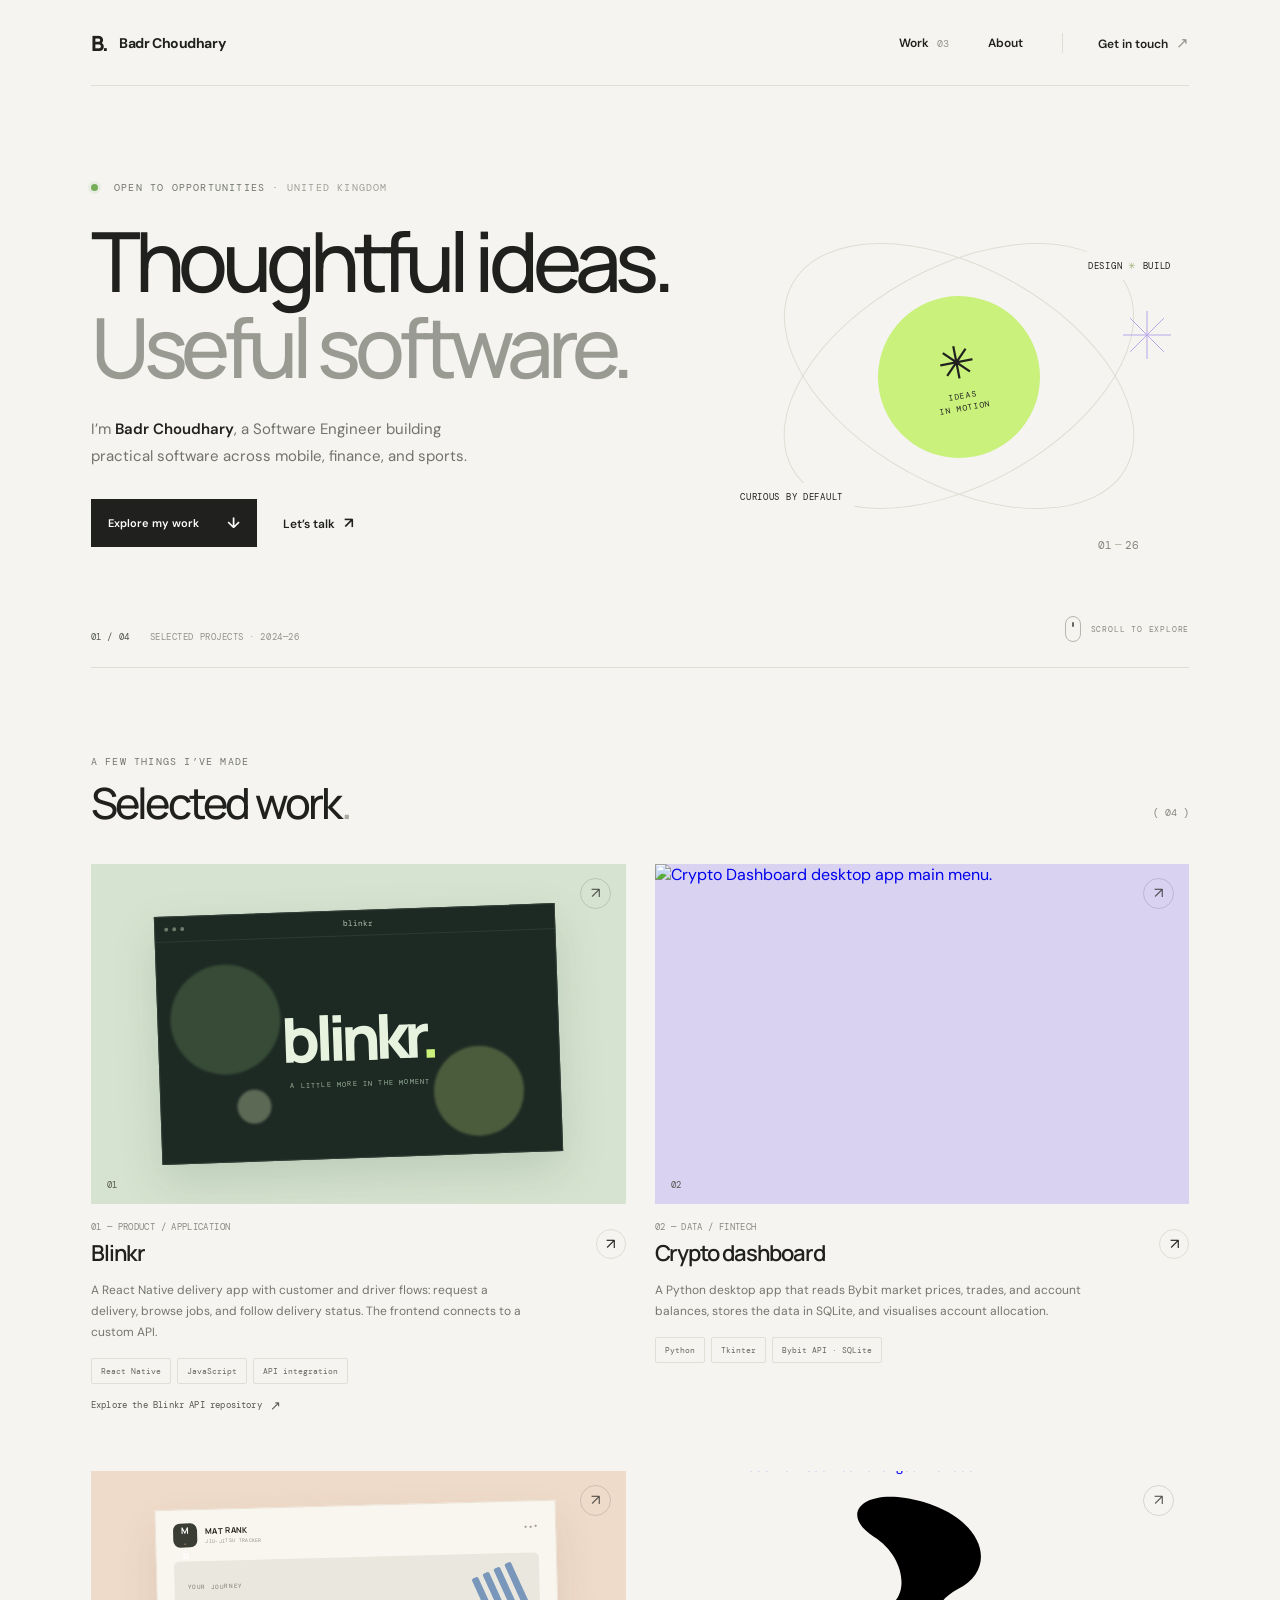
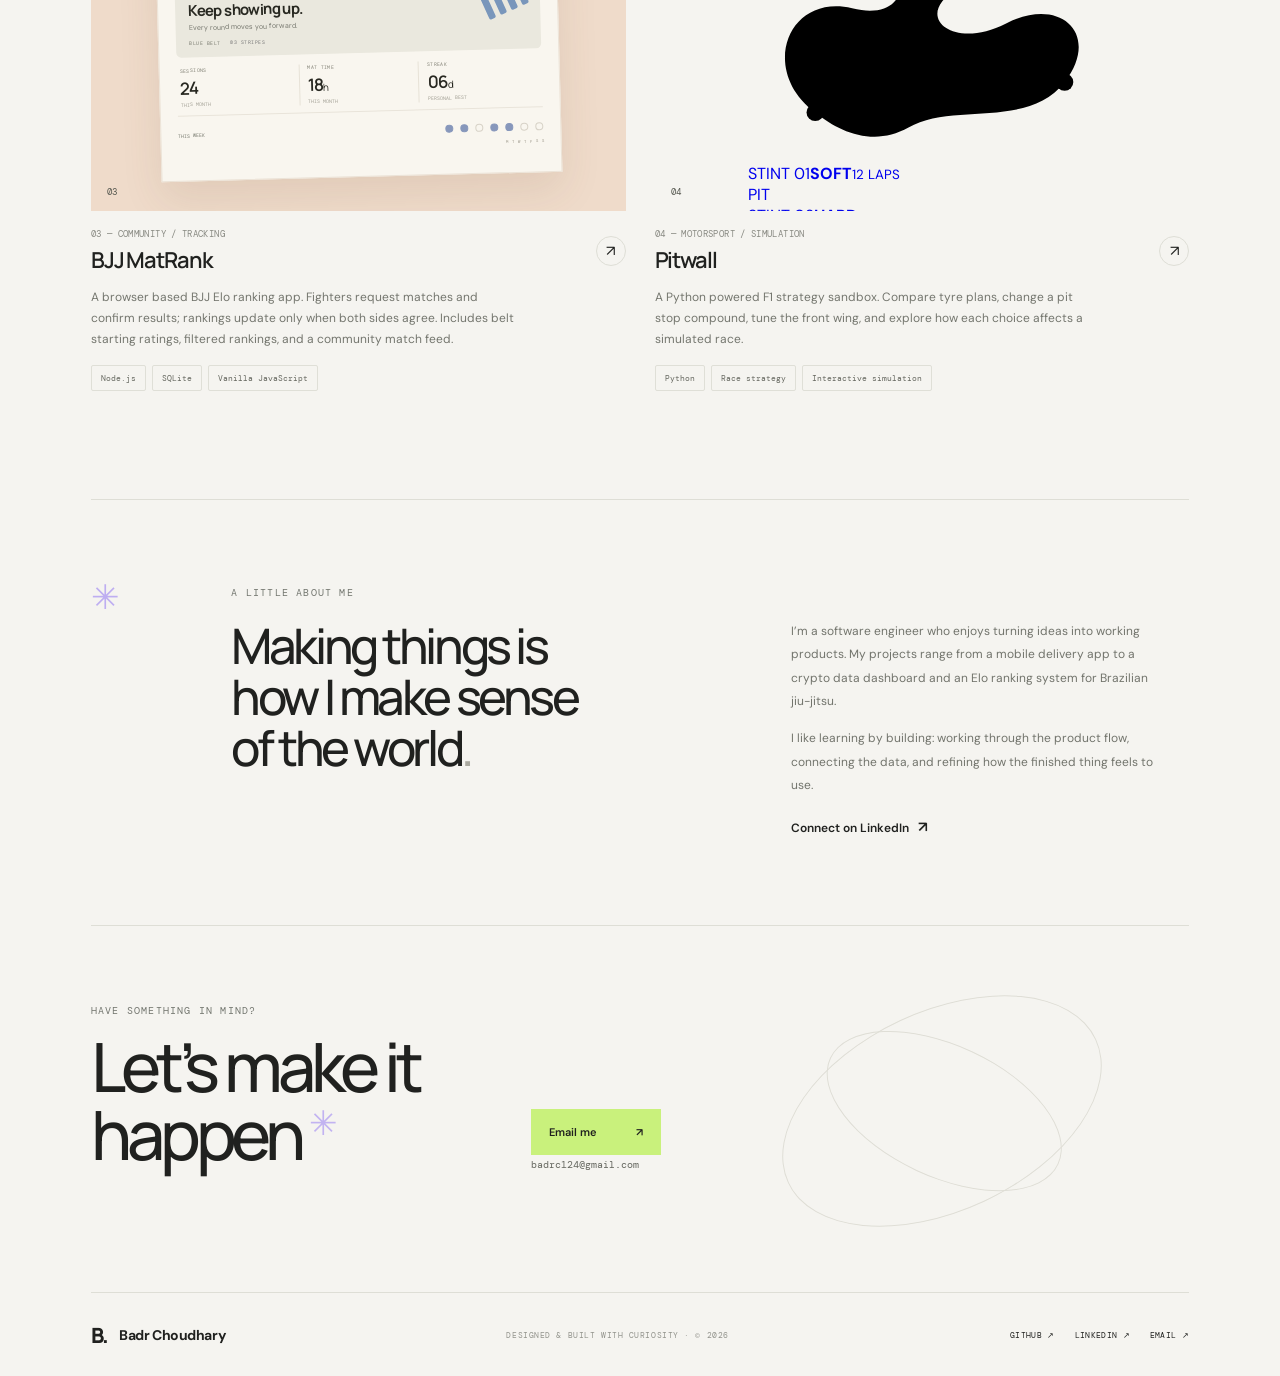
==== docs/index.html @ 2c974306 "Publish the new portfolio from the configured Pages folder" ====
<!doctype html>
<html lang="en">
  <head>
    <meta charset="UTF-8" />
    <meta name="viewport" content="width=device-width, initial-scale=1.0" />
    <meta name="theme-color" content="#f5f4f0" />
    <meta name="description" content="Software engineering portfolio of Badr Choudhary: Blinkr, a crypto dashboard, and BJJ MatRank." />
    <meta property="og:title" content="Badr Choudhary — Software Engineer" />
    <meta property="og:description" content="Selected software projects in mobile, fintech, and Brazilian jiu-jitsu." />
    <meta property="og:type" content="website" />
    <title>Badr Choudhary — Software Engineer</title>
    <link rel="preconnect" href="https://fonts.googleapis.com" />
    <link rel="preconnect" href="https://fonts.gstatic.com" crossorigin />
    <link href="https://fonts.googleapis.com/css2?family=DM+Mono:wght@400;500&family=DM+Sans:wght@400;500;600;700&family=Manrope:wght@400;500;600;700;800&display=swap" rel="stylesheet" />
    <link rel="stylesheet" href="styles.css" />
    <script src="script.js" defer></script>
  </head>
  <body>
    <div class="site-shell">
      <header class="topbar">
        <a class="wordmark" href="#top" aria-label="Badr Choudhary portfolio home"><span class="wordmark-mark">B.</span> <span data-name>Badr Choudhary</span></a>
        <nav class="desktop-nav" aria-label="Main navigation">
          <a href="#work">Work <span>03</span></a>
          <a href="#about">About</a>
          <a class="nav-contact" href="mailto:badrc124@gmail.com">Get in touch <span aria-hidden="true">↗</span></a>
        </nav>
        <button class="menu-toggle" aria-label="Open navigation" aria-expanded="false"><span></span><span></span></button>
      </header>

      <main id="top">
        <section class="hero">
          <div class="hero-copy">
            <p class="eyebrow"><span class="status-dot"></span> OPEN TO OPPORTUNITIES <span class="eyebrow-location">· UNITED KINGDOM</span></p>
            <h1>Thoughtful ideas.<br /><span>Useful software.</span></h1>
            <p class="hero-intro">I’m <strong>Badr Choudhary</strong>, a <span data-role>Software Engineer</span> building practical software across mobile, finance, and sports.</p>
            <div class="hero-actions"><a class="button button-dark" href="#work">Explore my work <span>↓</span></a><a class="text-link" href="mailto:badrc124@gmail.com">Let’s talk <span>↗</span></a></div>
            <div class="hero-footnote"><span class="mono">01 / 04</span><span>SELECTED PROJECTS · 2024—26</span></div>
          </div>
          <div class="hero-art" aria-label="Abstract portfolio illustration">
            <div class="orbit orbit-one"></div><div class="orbit orbit-two"></div>
            <div class="art-core"><span class="core-star">✳</span><span class="core-label">IDEAS<br />IN MOTION</span></div>
            <span class="art-tag tag-top">DESIGN <i>✳</i> BUILD</span><span class="art-tag tag-bottom">CURIOUS BY DEFAULT</span>
            <div class="art-number">01<span>—</span>26</div>
            <svg class="art-spark" viewBox="0 0 80 80" aria-hidden="true"><path d="M40 0v80M0 40h80M12 12l56 56M68 12 12 68" /></svg>
          </div>
          <a class="scroll-cue" href="#work" aria-label="Scroll to selected work"><span></span> SCROLL TO EXPLORE</a>
        </section>

        <section class="work-section" id="work">
          <div class="section-heading"><div><p class="eyebrow">A FEW THINGS I’VE MADE</p><h2>Selected work<span class="heading-period">.</span></h2></div><span class="section-count mono">( 04 )</span></div>
          <div class="project-grid">
            <article class="project-card project-blinkr">
              <a class="project-visual blinkr-visual" data-repo="blinkr" href="#" target="_blank" rel="noreferrer" aria-label="View Blinkr on GitHub">
                <div class="blinkr-window"><div class="window-bar"><i></i><i></i><i></i><span>blinkr</span></div><div class="blinkr-content"><span class="blinkr-orb orb-a"></span><span class="blinkr-orb orb-b"></span><span class="blinkr-orb orb-c"></span><div class="blinkr-word">blinkr<span>.</span></div><span class="visual-caption">A LITTLE MORE IN THE MOMENT</span></div></div>
                <span class="visual-arrow">↗</span><span class="project-index mono">01</span>
              </a>
              <div class="project-meta"><div><p class="project-type">01 — PRODUCT / APPLICATION</p><h3>Blinkr</h3></div><a class="project-open" data-repo="blinkr" href="#" target="_blank" rel="noreferrer" aria-label="Open Blinkr repository">↗</a></div>
              <p class="project-desc">A React Native delivery app with customer and driver flows: request a delivery, browse jobs, and follow delivery status. The frontend connects to a custom API.</p>
              <div class="tag-list"><span>React Native</span><span>JavaScript</span><span>API integration</span></div>
              <a class="project-repo-link" data-repo="blinkr-api" href="#" target="_blank" rel="noreferrer">Explore the Blinkr API repository <span>↗</span></a>
            </article>

            <article class="project-card project-crypto">
              <a class="project-visual crypto-visual" data-repo="crypto-dashboard" href="#" target="_blank" rel="noreferrer" aria-label="Crypto Dashboard desktop app screenshot — open its GitHub repository">
                <img class="project-screenshot" src="https://raw.githubusercontent.com/badrc15/BadrChoudhary.github.io/main/images/CryptoProject.jpg" alt="Crypto Dashboard desktop app main menu." />
                <span class="visual-arrow">↗</span><span class="project-index mono">02</span>
              </a>
              <div class="project-meta"><div><p class="project-type">02 — DATA / FINTECH</p><h3>Crypto dashboard</h3></div><a class="project-open" data-repo="crypto-dashboard" href="#" target="_blank" rel="noreferrer" aria-label="Open crypto dashboard repository">↗</a></div>
              <p class="project-desc">A Python desktop app that reads Bybit market prices, trades, and account balances, stores the data in SQLite, and visualises account allocation.</p>
              <div class="tag-list"><span>Python</span><span>Tkinter</span><span>Bybit API · SQLite</span></div>
            </article>

            <article class="project-card project-matrank">
              <a class="project-visual matrank-visual" data-repo="bjj-matrank" href="#" target="_blank" rel="noreferrer" aria-label="View BJJ MatRank on GitHub">
                <div class="matrank-window"><div class="matrank-top"><div class="rank-logo">M<span>·</span>R</div><span>MAT RANK <small>JIU-JITSU TRACKER</small></span><b>•••</b></div><div class="belt-card"><div><span class="belt-label">YOUR JOURNEY</span><h4>Keep showing up.</h4><p>Every round moves you forward.</p></div><div class="belt-mark"><i></i><i></i><i></i><i></i></div><span class="belt-value">BLUE BELT <b>03 STRIPES</b></span></div><div class="rank-stats"><div><span>SESSIONS</span><b>24</b><small>THIS MONTH</small></div><div><span>MAT TIME</span><b>18<span>h</span></b><small>THIS MONTH</small></div><div><span>STREAK</span><b>06<span>d</span></b><small>PERSONAL BEST</small></div></div><div class="week-row"><span>THIS WEEK</span><i class="active"></i><i class="active"></i><i></i><i class="active"></i><i class="active"></i><i></i><i></i><small>M&nbsp; T&nbsp; W&nbsp; T&nbsp; F&nbsp; S&nbsp; S</small></div></div>
                <span class="visual-arrow">↗</span><span class="project-index mono">03</span>
              </a>
              <div class="project-meta"><div><p class="project-type">03 — COMMUNITY / TRACKING</p><h3>BJJ MatRank</h3></div><a class="project-open" data-repo="bjj-matrank" href="#" target="_blank" rel="noreferrer" aria-label="Open BJJ MatRank repository">↗</a></div>
              <p class="project-desc">A browser based BJJ Elo ranking app. Fighters request matches and confirm results; rankings update only when both sides agree. Includes belt starting ratings, filtered rankings, and a community match feed.</p>
              <div class="tag-list"><span>Node.js</span><span>SQLite</span><span>Vanilla JavaScript</span></div>
            </article>

            <article class="project-card project-pitwall">
              <a class="project-visual pitwall-visual" data-repo="pitwall" href="#" target="_blank" rel="noreferrer" aria-label="View Pitwall F1 strategy simulator on GitHub">
                <div class="pitwall-window"><div class="pitwall-top"><span class="pitwall-brand"><i>▰</i> PITWALL <small>STRATEGY SIMULATOR</small></span><span class="pitwall-live"><i></i> RACE SIM</span></div><div class="pitwall-summary"><div><span>RACE STRATEGY</span><strong>Plan your<br />next stop.</strong><small>Compare tyre strategies and<br />see how each call changes the race.</small></div><div class="pitwall-track"><svg viewBox="0 0 160 130" aria-hidden="true"><path d="M31 109 C5 90 18 54 48 61 C77 68 76 39 58 28 C41 17 54 4 81 12 C108 20 116 42 97 52 C75 64 94 81 119 68 C144 55 163 73 146 95 C129 117 94 104 74 116 C58 125 42 118 31 109Z"/><circle cx="31" cy="109" r="4"/><circle cx="146" cy="95" r="4"/></svg></div></div><div class="pitwall-stints"><div><i class="tyre tyre-soft"></i><span>STINT 01</span><b>SOFT</b><small>12 LAPS</small></div><span class="pit-stop">PIT</span><div><i class="tyre tyre-hard"></i><span>STINT 02</span><b>HARD</b><small>31 LAPS</small></div><span class="pit-stop">PIT</span><div><i class="tyre tyre-medium"></i><span>STINT 03</span><b>MEDIUM</b><small>15 LAPS</small></div></div><div class="pitwall-foot"><span>EST. RACE TIME</span><b>1:34:28.6</b><em>SIMULATED · EXAMPLE</em></div></div>
                <span class="visual-arrow">↗</span><span class="project-index mono">04</span>
              </a>
              <div class="project-meta"><div><p class="project-type">04 — MOTORSPORT / SIMULATION</p><h3>Pitwall</h3></div><a class="project-open" data-repo="pitwall" href="#" target="_blank" rel="noreferrer" aria-label="Open Pitwall repository">↗</a></div>
              <p class="project-desc">A Python powered F1 strategy sandbox. Compare tyre plans, change a pit stop compound, tune the front wing, and explore how each choice affects a simulated race.</p>
              <div class="tag-list"><span>Python</span><span>Race strategy</span><span>Interactive simulation</span></div>
            </article>
          </div>
        </section>

        <section class="about-section" id="about"><div class="about-symbol">✳</div><div class="about-copy"><p class="eyebrow">A LITTLE ABOUT ME</p><h2>Making things is<br />how I make sense<br />of the world<span class="heading-period">.</span></h2></div><div class="about-detail"><p>I’m a software engineer who enjoys turning ideas into working products. My projects range from a mobile delivery app to a crypto data dashboard and an Elo ranking system for Brazilian jiu-jitsu.</p><p>I like learning by building: working through the product flow, connecting the data, and refining how the finished thing feels to use.</p><a class="text-link" data-social="linkedin" href="https://www.linkedin.com/in/badr-choudhary/" target="_blank" rel="noreferrer">Connect on LinkedIn <span>↗</span></a></div></section>

        <section class="contact-section" id="contact"><p class="eyebrow">HAVE SOMETHING IN MIND?</p><h2>Let’s make it<br />happen<span class="contact-spark">✳</span></h2><a class="contact-button" href="mailto:badrc124@gmail.com">Email me <span>↗</span></a><a class="contact-email" href="mailto:badrc124@gmail.com">badrc124@gmail.com</a><div class="contact-orbit"></div></section>
      </main>

      <footer class="footer"><a class="wordmark" href="#top"><span class="wordmark-mark">B.</span> <span data-name>Badr Choudhary</span></a><span class="footer-note">DESIGNED & BUILT WITH CURIOSITY · © <span id="year">2026</span></span><div class="footer-links"><a data-social="github" href="https://github.com/badrc15" target="_blank" rel="noreferrer">GITHUB ↗</a><a data-social="linkedin" href="https://www.linkedin.com/in/badr-choudhary/" target="_blank" rel="noreferrer">LINKEDIN ↗</a><a class="footer-email" href="mailto:badrc124@gmail.com">EMAIL ↗</a></div></footer>
    </div>
  </body>
</html>
---- docs/styles.css ----
:root{--paper:#f5f4f0;--ink:#20211f;--muted:#787a72;--line:#deded6;--lime:#c9f17c;--lilac:#c9bafa;--orange:#e59a71;--mono:"DM Mono",monospace;--sans:"DM Sans",sans-serif;--display:"Manrope",sans-serif}*{box-sizing:border-box}html{scroll-behavior:smooth;scroll-padding-top:5rem}body{margin:0;background:var(--paper);color:var(--ink);font-family:var(--sans);-webkit-font-smoothing:antialiased}.site-shell{max-width:1512px;margin:auto;padding:0 7.1%}.topbar{height:86px;display:flex;align-items:center;justify-content:space-between;border-bottom:1px solid var(--line)}.wordmark{display:inline-flex;align-items:center;gap:10px;color:var(--ink);text-decoration:none;font-weight:700;font-size:14px;letter-spacing:-.03em}.wordmark-mark{font-family:var(--display);font-size:21px;font-weight:800}.desktop-nav{display:flex;align-items:center;gap:39px}.desktop-nav a,.footer-links a{color:var(--ink);text-decoration:none;font-size:12px;font-weight:600}.desktop-nav a span{margin-left:5px;color:#93948e;font:10px var(--mono)}.desktop-nav .nav-contact{border-left:1px solid var(--line);padding-left:35px}.nav-contact span{font-size:15px!important}.menu-toggle{display:none;background:none;border:0}.hero{height:582px;display:grid;grid-template-columns:1.1fr .9fr;position:relative;align-items:center;border-bottom:1px solid var(--line)}.hero-copy{padding:8px 0 33px}.eyebrow{font:10px var(--mono);letter-spacing:.12em;color:#73766f;margin:0 0 24px}.status-dot,.live-label i{display:inline-block;width:7px;height:7px;border-radius:50%;background:#75ad59;margin:0 9px 0 0;box-shadow:0 0 0 3px #75ad5919}.eyebrow-location{color:#a0a097}.hero h1,.section-heading h2,.about-copy h2,.contact-section h2{font:500 clamp(48px,6.5vw,83px)/1.04 var(--display);letter-spacing:-.075em;margin:0}.hero h1 span{color:#999b92}.hero-intro{font-size:15px;line-height:1.85;color:#71736c;max-width:405px;margin:25px 0 28px}.hero-intro strong{color:var(--ink);font-weight:600}.hero-actions{display:flex;align-items:center;gap:26px}.button{display:inline-flex;align-items:center;justify-content:center;gap:28px;padding:14px 17px;font-size:11px;text-decoration:none;font-weight:600}.button-dark{background:var(--ink);color:white}.button-dark span{font-size:15px}.text-link{color:var(--ink);font-size:12px;text-decoration:none;font-weight:600}.text-link span{padding-left:6px;font-size:15px}.hero-footnote{display:flex;gap:20px;position:absolute;bottom:24px;font:9px var(--mono);color:#92938c;letter-spacing:.06em}.mono{font-family:var(--mono)}.hero-footnote .mono{color:#50534c}.hero-art{height:390px;width:min(100%,460px);justify-self:end;position:relative;display:flex;align-items:center;justify-content:center}.orbit{position:absolute;border:1px solid #deddd4;border-radius:50%;transform:rotate(-29deg)}.orbit-one{width:83%;height:56%}.orbit-two{width:83%;height:56%;transform:rotate(29deg)}.art-core{width:162px;height:162px;border-radius:50%;background:var(--lime);display:flex;flex-direction:column;align-items:center;justify-content:center;transform:rotate(-11deg);z-index:1}.core-star{font-size:45px;line-height:1}.core-label{font:8px var(--mono);text-align:center;letter-spacing:.09em;line-height:1.5;margin-top:5px}.art-tag{position:absolute;font:9px var(--mono);letter-spacing:.08em;background:var(--paper);z-index:2}.tag-top{top:70px;right:7px;padding:8px 11px}.tag-top i{font-style:normal;color:#9bac72}.tag-bottom{bottom:61px;left:0;padding:8px 11px}.art-number{position:absolute;right:11%;bottom:20px;font:11px var(--mono);color:#85877f}.art-number span{color:#b6b6ab;padding:0 3px}.art-spark{position:absolute;width:48px;right:4%;top:129px;stroke:#b4a4e8;stroke-width:1.6;fill:none}.scroll-cue{position:absolute;right:0;bottom:25px;font:8px var(--mono);letter-spacing:.1em;color:#888a82;text-decoration:none;display:flex;align-items:center;gap:10px}.scroll-cue span{height:26px;width:16px;border:1px solid #b6b7ae;border-radius:10px;display:inline-block;position:relative}.scroll-cue span:after{content:"";position:absolute;width:2px;height:5px;background:#666;left:6px;top:5px;border-radius:2px}.work-section{padding:87px 0 108px}.section-heading{display:flex;align-items:end;justify-content:space-between;margin-bottom:38px}.section-heading .eyebrow{margin-bottom:13px}.section-heading h2{font-size:43px;letter-spacing:-.065em}.heading-period{color:#aaa9a0}.section-count{font-size:10px;color:#85877f;padding-bottom:7px}.project-grid{display:grid;grid-template-columns:repeat(2,minmax(0,1fr));column-gap:29px;row-gap:57px}.project-card{min-width:0}.project-visual{height:314px;display:flex;align-items:center;justify-content:center;position:relative;overflow:hidden;text-decoration:none}.blinkr-visual{background:#d6e3d0}.crypto-visual{background:#d9d2f0}.matrank-visual{background:#efdbca}.visual-arrow{position:absolute;right:15px;top:14px;width:31px;height:31px;border:1px solid #2223;border-radius:50%;color:var(--ink);display:grid;place-items:center;font-size:15px;opacity:.75;transition:all .2s}.project-visual:hover .visual-arrow{background:var(--ink);color:#fff;transform:rotate(45deg)}.project-index{position:absolute;bottom:13px;left:16px;font-size:9px;color:#565850}.blinkr-window{width:75%;height:73%;background:#1d2923;border:1px solid #324038;box-shadow:0 18px 45px #3b554329;transform:rotate(-2deg);position:relative;overflow:hidden}.window-bar{height:25px;display:flex;gap:4px;align-items:center;padding:0 9px;border-bottom:1px solid #ffffff13}.window-bar i{width:4px;height:4px;border-radius:50%;background:#697a6c}.window-bar span{font:8px var(--mono);color:#b2c2b2;margin-left:auto;margin-right:auto;transform:translateX(-9px)}.blinkr-content{height:calc(100% - 25px);display:flex;flex-direction:column;align-items:center;justify-content:center;position:relative}.blinkr-word{font:800 clamp(33px,5vw,62px)/1 var(--display);color:#e7f3df;letter-spacing:-.08em;z-index:1}.blinkr-word span{color:#caf17c}.visual-caption{font:7px var(--mono);letter-spacing:.17em;color:#9db49c;margin-top:11px;z-index:1}.blinkr-orb{position:absolute;border-radius:50%;filter:blur(1px)}.orb-a{width:110px;height:110px;background:#56744f75;left:3%;top:11%}.orb-b{width:90px;height:90px;background:#b8d4794c;right:9%;bottom:8%}.orb-c{width:34px;height:34px;background:#cadbaf5c;left:19%;bottom:17%}.crypto-window{background:#191b29;color:#eeeef4;width:79%;height:82%;padding:17px 21px 12px;box-shadow:0 18px 45px #322d4938;transform:rotate(1deg);overflow:hidden}.crypto-top{display:flex;justify-content:space-between;align-items:center}.crypto-brand{font:600 10px var(--display)}.crypto-brand b{color:#cbbafc;font-size:12px;margin-right:5px}.crypto-brand span{color:#aaaabb}.live-label{font:6px var(--mono);letter-spacing:.09em;color:#aaabb8}.live-label i{width:5px;height:5px;margin-right:5px;background:#a6ed77;box-shadow:none}.crypto-total{margin-top:18px;display:flex;flex-direction:column;align-items:flex-start}.crypto-total>span,.chart-labels,.crypto-coins div>small{font:6px var(--mono);color:#888a9d;letter-spacing:.1em}.crypto-total strong{font:500 25px var(--display);letter-spacing:-.04em;margin-top:3px}.crypto-total strong b{font-weight:500}.crypto-total strong small{font-size:13px;color:#a2a3b0}.crypto-total em{font:7px var(--mono);font-style:normal;color:#a8ea7a;margin-top:2px}.crypto-total em span{color:#8c8e9f}.chart-wrap{height:104px;position:relative;margin-top:7px;border-bottom:1px solid #ffffff12}.chart-labels{position:absolute;left:0;top:1px;bottom:8px;display:flex;flex-direction:column;justify-content:space-between;font-size:6px}.line-chart{position:absolute;width:calc(100% - 28px);height:90px;right:0;bottom:6px;overflow:visible}.chart-area{fill:url(#area)}.chart-line{fill:none;stroke:#b9ee86;stroke-width:2;vector-effect:non-scaling-stroke}.crypto-coins{padding-top:7px}.crypto-coins div{display:grid;grid-template-columns:18px 1fr auto;align-items:center;min-height:23px;border-bottom:1px solid #fff1;column-gap:6px}.crypto-coins b{font-size:7px;font-weight:500}.crypto-coins div>small{grid-column:2;grid-row:2;font-size:5px;margin-top:-7px}.coin-icon{grid-row:span 2;font-size:11px;text-align:center}.coin-btc{color:#f0b849}.coin-eth{color:#a7a9ff}.crypto-coins em{grid-column:3;grid-row:span 2;font:7px var(--mono);font-style:normal}.crypto-coins em i{color:#a8ea7a;font-style:normal;font-size:6px;padding-left:5px}.matrank-window{width:75%;height:80%;background:#f9f6ef;border:1px solid #ece3d7;box-shadow:0 18px 42px #6e45301c;padding:13px 17px;transform:rotate(-1.5deg);color:#282821}.matrank-top{display:flex;align-items:center;gap:8px}.rank-logo{width:24px;height:24px;border-radius:7px;background:#393d33;color:white;display:grid;place-items:center;font:700 9px var(--display)}.rank-logo span{color:#d9a47d}.matrank-top>span{font:700 8px var(--display);letter-spacing:.04em}.matrank-top>span small{display:block;font:5px var(--mono);color:#939083;margin-top:2px}.matrank-top>b{margin-left:auto;font:9px var(--mono);color:#a29c91}.belt-card{margin-top:14px;background:#eae8de;border-radius:5px;padding:12px 13px 10px;position:relative;min-height:92px;overflow:hidden}.belt-label,.belt-value{font:6px var(--mono);color:#77796e;letter-spacing:.1em}.belt-card h4{margin:6px 0 2px;font:700 15px var(--display);letter-spacing:-.04em}.belt-card p{margin:0;color:#77786f;font-size:7px}.belt-mark{position:absolute;right:18px;top:15px;display:flex;gap:5px;transform:rotate(-23deg)}.belt-mark i{height:45px;width:7px;border-radius:2px;background:#7996bb}.belt-value{display:block;margin-top:8px;font-size:5px}.belt-value b{padding-left:6px;font-weight:400;color:#777}.rank-stats{display:grid;grid-template-columns:repeat(3,1fr);padding:10px 3px 7px}.rank-stats div{display:flex;flex-direction:column;border-right:1px solid #e7e2d7;padding-left:8px;gap:2px}.rank-stats div:first-child{padding-left:0}.rank-stats div:last-child{border:0}.rank-stats span{font:5px var(--mono);letter-spacing:.07em;color:#828175}.rank-stats b{font:600 17px var(--display);letter-spacing:-.06em}.rank-stats b span{font:10px var(--display);color:inherit}.rank-stats small{font:5px var(--mono);color:#a3a095}.week-row{height:36px;border-top:1px solid #e9e4da;display:flex;align-items:center;gap:7px;position:relative;padding-top:3px}.week-row>span{font:5px var(--mono);margin-right:auto;color:#77796e}.week-row>i{height:8px;width:8px;border:1px solid #d7d2c7;border-radius:50%}.week-row>i.active{background:#8797bb;border-color:#8797bb}.week-row small{position:absolute;right:0;bottom:-1px;font:4px var(--mono);color:#9b978a}.project-meta{display:flex;align-items:center;justify-content:space-between;margin-top:17px}.project-type{font:9px var(--mono);color:#898a83;letter-spacing:.04em;margin:0 0 5px}.project-meta h3{font:600 22px var(--display);letter-spacing:-.05em;margin:0}.project-open{width:30px;height:30px;border:1px solid var(--line);border-radius:50%;display:grid;place-items:center;text-decoration:none;color:var(--ink);font-size:15px;transition:all .2s}.project-open:hover{background:var(--ink);color:white}.project-desc{font-size:12px;color:#74766e;line-height:1.75;max-width:430px;margin:12px 0 15px}.tag-list{display:flex;flex-wrap:wrap;gap:6px}.tag-list span{font:8px var(--mono);padding:7px 9px;border:1px solid #dfdfd7;border-radius:2px;color:#65675f}.about-section{border-top:1px solid var(--line);border-bottom:1px solid var(--line);padding:81px 0 88px;display:grid;grid-template-columns:.25fr 1.2fr .9fr;gap:30px;align-items:start}.about-symbol{font-size:34px;color:#beaef1;line-height:1}.about-copy .eyebrow{margin:5px 0 22px}.about-copy h2{font-size:clamp(33px,4vw,49px);letter-spacing:-.07em}.about-detail{padding-top:39px;max-width:370px}.about-detail p{font-size:12px;line-height:1.95;color:#72746c;margin:0 0 14px}.about-detail .text-link{display:inline-block;margin-top:6px}.contact-section{min-height:367px;position:relative;overflow:hidden;padding:78px 0 76px;border-bottom:1px solid var(--line)}.contact-section>.eyebrow{margin-bottom:16px}.contact-section h2{font-size:68px;line-height:.99}.contact-spark{font:34px var(--sans);color:#c2b3f1;margin-left:8px;vertical-align:top}.contact-button{position:absolute;left:440px;top:183px;background:var(--lime);padding:16px 18px;min-width:130px;text-decoration:none;color:var(--ink);font-size:11px;font-weight:600;display:flex;justify-content:space-between;align-items:center;z-index:1}.contact-orbit{position:absolute;width:340px;height:200px;border:1px solid #dfded6;border-radius:50%;right:7%;top:85px;transform:rotate(-25deg)}.contact-orbit:after{content:"";position:absolute;width:250px;height:130px;border:1px solid #dfded6;border-radius:50%;left:45px;top:34px;transform:rotate(50deg)}.footer{height:83px;display:flex;align-items:center;justify-content:space-between}.footer-note{font:8px var(--mono);color:#92938c;letter-spacing:.07em}.footer-links{display:flex;gap:20px}.footer-links a{font:8px var(--mono);letter-spacing:.04em}.menu-toggle{cursor:pointer}@media(min-width:1200px){.project-visual{height:340px}}@media(max-width:900px){.site-shell{padding:0 5.5%}.hero{height:520px}.hero h1{font-size:clamp(50px,7vw,67px)}.hero-art{height:320px}.art-core{width:135px;height:135px}.project-visual{height:275px}.crypto-window{width:84%;padding-left:15px;padding-right:15px}.contact-button{left:370px}.contact-orbit{right:-10%}}@media(max-width:680px){.site-shell{padding:0 22px}.topbar{height:69px}.desktop-nav{display:none;position:absolute;top:68px;left:0;right:0;background:var(--paper);padding:20px 22px 25px;z-index:5;border-bottom:1px solid var(--line);flex-direction:column;align-items:flex-start;gap:20px}.desktop-nav.open{display:flex}.desktop-nav .nav-contact{border:0;padding:0}.menu-toggle{display:flex;width:34px;height:34px;flex-direction:column;justify-content:center;gap:5px}.menu-toggle span{height:1px;width:19px;background:var(--ink)}.hero{height:auto;min-height:670px;display:flex;flex-direction:column;align-items:stretch;padding:60px 0 70px}.hero-copy{padding:0}.eyebrow{font-size:9px}.hero h1{font-size:clamp(47px,12.5vw,68px)}.hero-intro{font-size:14px;margin:21px 0 23px;max-width:360px}.hero-art{width:100%;height:265px;max-width:380px;align-self:center;margin-top:15px}.art-core{width:120px;height:120px}.core-star{font-size:35px}.orbit-one,.orbit-two{width:86%;height:60%}.tag-top{top:28px}.tag-bottom{bottom:24px}.art-spark{top:57px}.art-number{bottom:1px}.hero-footnote{bottom:19px;font-size:8px}.scroll-cue{display:none}.work-section{padding:64px 0 74px}.section-heading{margin-bottom:26px}.section-heading h2{font-size:36px}.project-grid{grid-template-columns:1fr;row-gap:45px}.project-visual{height:clamp(245px,68vw,345px)}.blinkr-window{width:77%}.crypto-window{width:80%;height:84%;padding:17px 19px 11px}.matrank-window{width:77%;height:82%}.project-meta h3{font-size:21px}.project-desc{max-width:none}.about-section{padding:60px 0 62px;grid-template-columns:35px 1fr;gap:11px 17px}.about-symbol{font-size:25px}.about-copy .eyebrow{margin:3px 0 17px}.about-copy h2{font-size:clamp(35px,9vw,47px)}.about-detail{grid-column:2;padding-top:10px;max-width:450px}.about-detail p{font-size:12px}.contact-section{min-height:320px;padding:64px 0}.contact-section h2{font-size:clamp(56px,14vw,72px)}.contact-button{top:auto;left:0;bottom:45px}.contact-orbit{width:240px;height:150px;top:119px;right:-126px}.contact-orbit:after{width:175px;height:96px;left:33px;top:26px}.footer{height:auto;min-height:100px;display:grid;grid-template-columns:1fr auto;gap:15px;padding:18px 0}.footer-note{grid-column:1;grid-row:2;font-size:7px}.footer-links{grid-column:2;grid-row:1/3;flex-direction:column;gap:10px}.footer-links a{font-size:8px}}@media(max-width:360px){.site-shell{padding:0 17px}.hero h1{font-size:45px}.hero{min-height:635px}.hero-actions{gap:16px}.button{gap:15px;padding:13px}.project-visual{height:235px}.crypto-window{width:88%;padding-left:12px;padding-right:12px}.matrank-window{width:84%;padding-left:13px;padding-right:13px}}
.project-repo-link{display:inline-flex;gap:8px;align-items:center;margin-top:13px;color:#55574f;text-decoration:none;font:9px var(--mono);letter-spacing:.02em}.project-repo-link span{font-size:13px}.project-repo-link:hover{color:#20211f;text-decoration:underline;text-underline-offset:3px}
.contact-email{position:absolute;left:440px;top:232px;z-index:1;color:#65675f;text-decoration:none;font:10px var(--mono)}.contact-email:hover{text-decoration:underline;text-underline-offset:3px}@media(max-width:680px){.contact-email{left:0;top:auto;bottom:19px;font-size:9px}}
.project-screenshot{position:absolute;inset:0;width:100%;height:100%;object-fit:cover;transition:transform .45s cubic-bezier(.2,.7,.2,1)}.crypto-visual:hover .project-screenshot{transform:scale(1.035)}.footer-email{color:#20211f;text-decoration:none;font:8px var(--mono);letter-spacing:.04em}@media(max-width:680px){.footer-email{font-size:8px}}
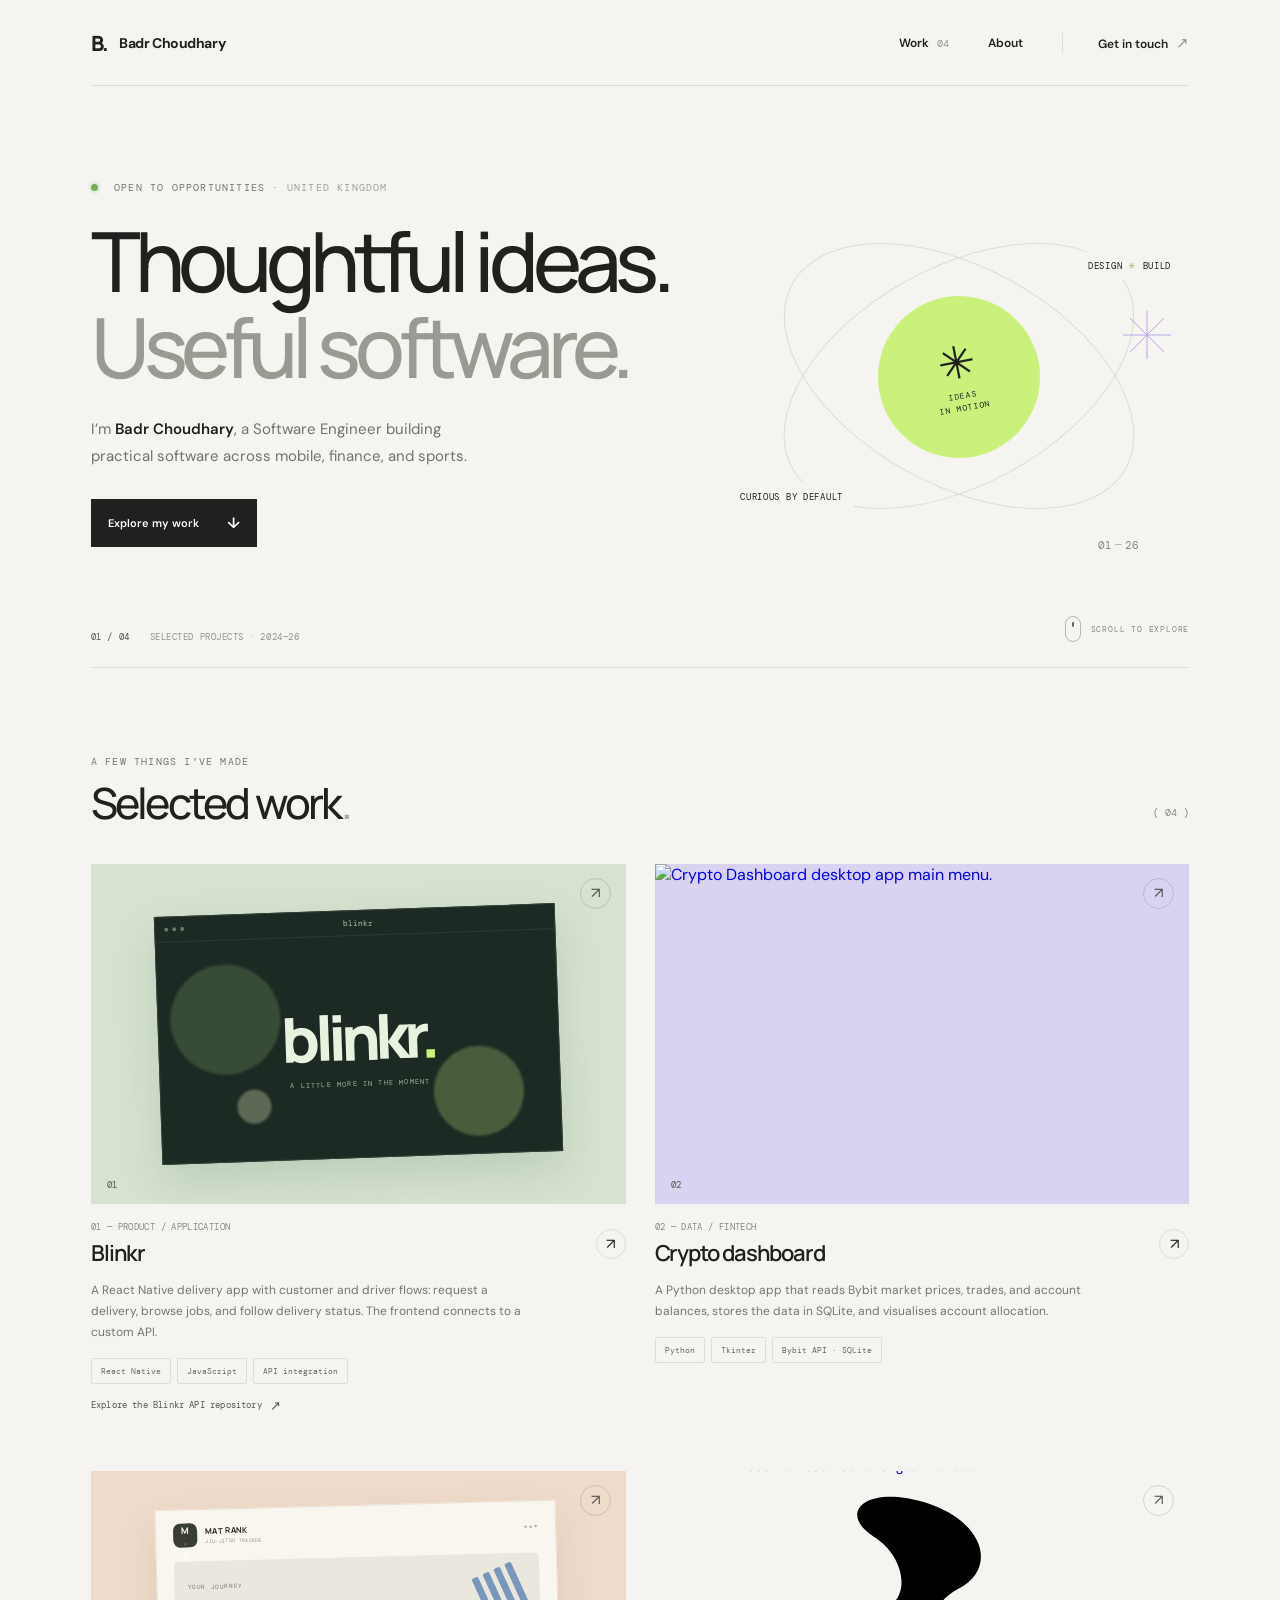
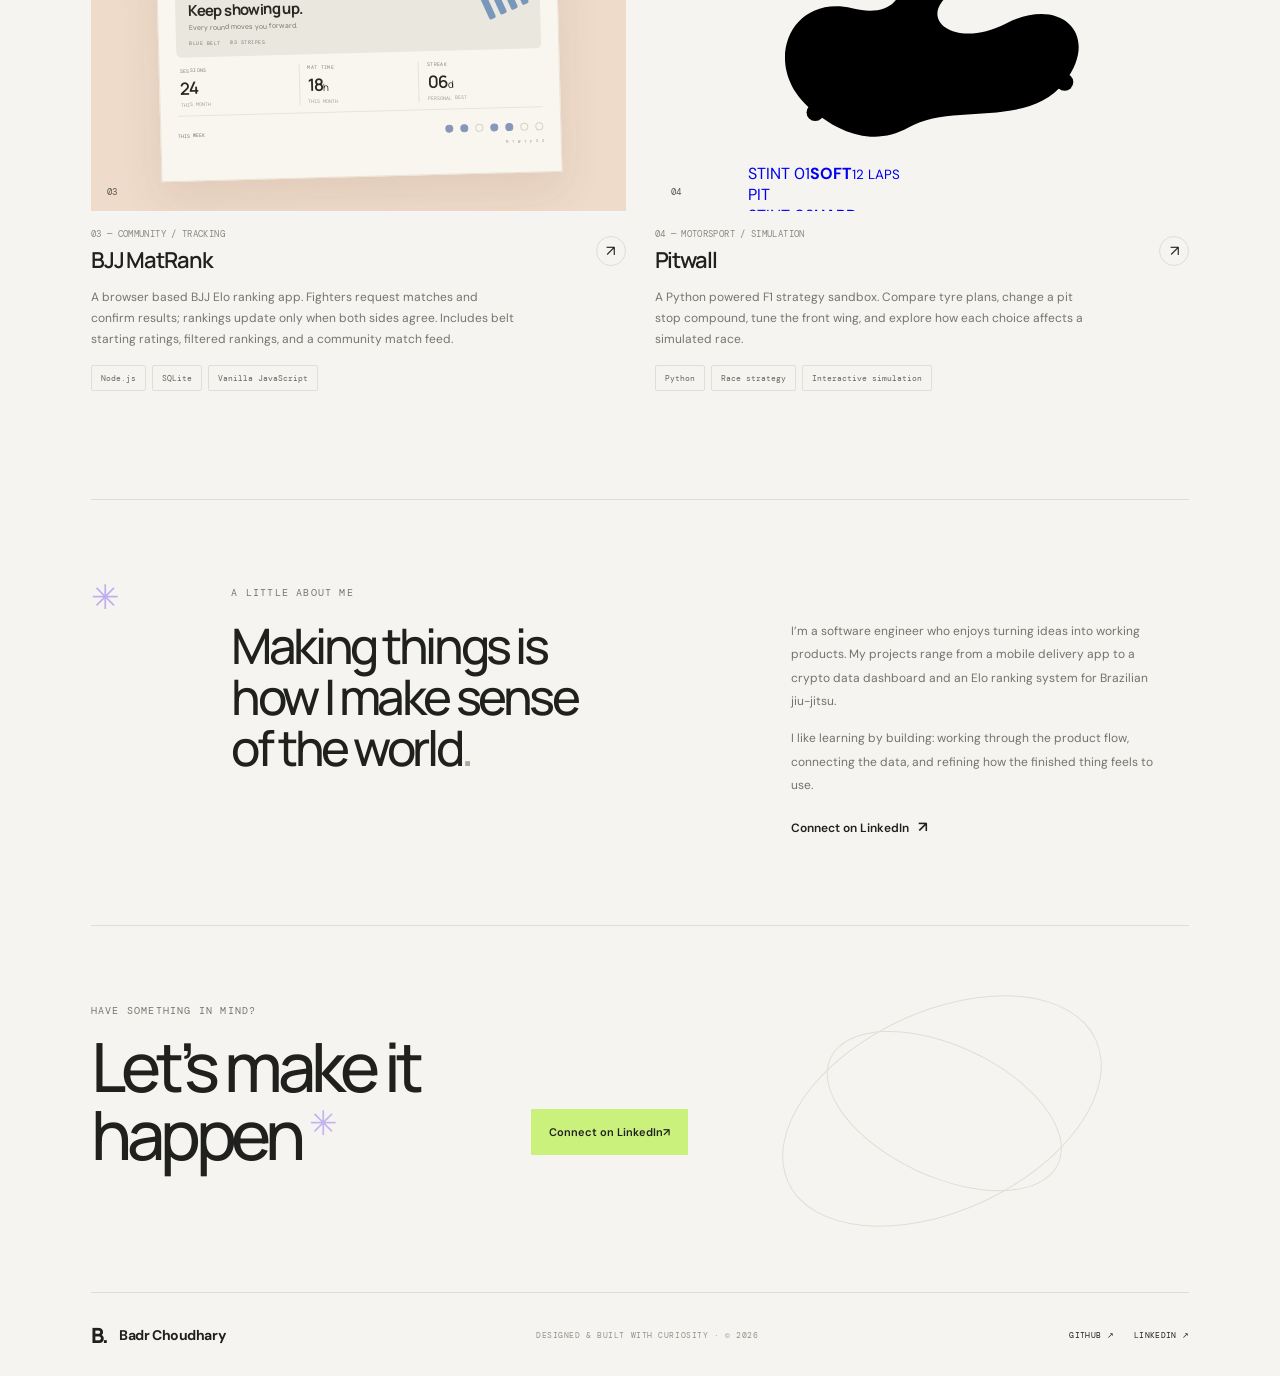
==== commit 752d5fea: "Update portfolio contact links" ====
--- a/docs/index.html
+++ b/docs/index.html
@@ -20,9 +20,9 @@
       <header class="topbar">
         <a class="wordmark" href="#top" aria-label="Badr Choudhary portfolio home"><span class="wordmark-mark">B.</span> <span data-name>Badr Choudhary</span></a>
         <nav class="desktop-nav" aria-label="Main navigation">
-          <a href="#work">Work <span>03</span></a>
+          <a href="#work">Work <span>04</span></a>
           <a href="#about">About</a>
-          <a class="nav-contact" href="mailto:badrc124@gmail.com">Get in touch <span aria-hidden="true">↗</span></a>
+          <a class="nav-contact" href="https://www.linkedin.com/in/badr-choudhary/" target="_blank" rel="noreferrer">Get in touch <span aria-hidden="true">↗</span></a>
         </nav>
         <button class="menu-toggle" aria-label="Open navigation" aria-expanded="false"><span></span><span></span></button>
       </header>
@@ -33,7 +33,7 @@
             <p class="eyebrow"><span class="status-dot"></span> OPEN TO OPPORTUNITIES <span class="eyebrow-location">· UNITED KINGDOM</span></p>
             <h1>Thoughtful ideas.<br /><span>Useful software.</span></h1>
             <p class="hero-intro">I’m <strong>Badr Choudhary</strong>, a <span data-role>Software Engineer</span> building practical software across mobile, finance, and sports.</p>
-            <div class="hero-actions"><a class="button button-dark" href="#work">Explore my work <span>↓</span></a><a class="text-link" href="mailto:badrc124@gmail.com">Let’s talk <span>↗</span></a></div>
+            <div class="hero-actions"><a class="button button-dark" href="#work">Explore my work <span>↓</span></a></div>
             <div class="hero-footnote"><span class="mono">01 / 04</span><span>SELECTED PROJECTS · 2024—26</span></div>
           </div>
           <div class="hero-art" aria-label="Abstract portfolio illustration">
@@ -94,10 +94,10 @@
 
         <section class="about-section" id="about"><div class="about-symbol">✳</div><div class="about-copy"><p class="eyebrow">A LITTLE ABOUT ME</p><h2>Making things is<br />how I make sense<br />of the world<span class="heading-period">.</span></h2></div><div class="about-detail"><p>I’m a software engineer who enjoys turning ideas into working products. My projects range from a mobile delivery app to a crypto data dashboard and an Elo ranking system for Brazilian jiu-jitsu.</p><p>I like learning by building: working through the product flow, connecting the data, and refining how the finished thing feels to use.</p><a class="text-link" data-social="linkedin" href="https://www.linkedin.com/in/badr-choudhary/" target="_blank" rel="noreferrer">Connect on LinkedIn <span>↗</span></a></div></section>
 
-        <section class="contact-section" id="contact"><p class="eyebrow">HAVE SOMETHING IN MIND?</p><h2>Let’s make it<br />happen<span class="contact-spark">✳</span></h2><a class="contact-button" href="mailto:badrc124@gmail.com">Email me <span>↗</span></a><a class="contact-email" href="mailto:badrc124@gmail.com">badrc124@gmail.com</a><div class="contact-orbit"></div></section>
+        <section class="contact-section" id="contact"><p class="eyebrow">HAVE SOMETHING IN MIND?</p><h2>Let’s make it<br />happen<span class="contact-spark">✳</span></h2><a class="contact-button" href="https://www.linkedin.com/in/badr-choudhary/" target="_blank" rel="noreferrer">Connect on LinkedIn <span>↗</span></a><div class="contact-orbit"></div></section>
       </main>
 
-      <footer class="footer"><a class="wordmark" href="#top"><span class="wordmark-mark">B.</span> <span data-name>Badr Choudhary</span></a><span class="footer-note">DESIGNED & BUILT WITH CURIOSITY · © <span id="year">2026</span></span><div class="footer-links"><a data-social="github" href="https://github.com/badrc15" target="_blank" rel="noreferrer">GITHUB ↗</a><a data-social="linkedin" href="https://www.linkedin.com/in/badr-choudhary/" target="_blank" rel="noreferrer">LINKEDIN ↗</a><a class="footer-email" href="mailto:badrc124@gmail.com">EMAIL ↗</a></div></footer>
+      <footer class="footer"><a class="wordmark" href="#top"><span class="wordmark-mark">B.</span> <span data-name>Badr Choudhary</span></a><span class="footer-note">DESIGNED & BUILT WITH CURIOSITY · © <span id="year">2026</span></span><div class="footer-links"><a data-social="github" href="https://github.com/badrc15" target="_blank" rel="noreferrer">GITHUB ↗</a><a data-social="linkedin" href="https://www.linkedin.com/in/badr-choudhary/" target="_blank" rel="noreferrer">LINKEDIN ↗</a></div></footer>
     </div>
   </body>
 </html>
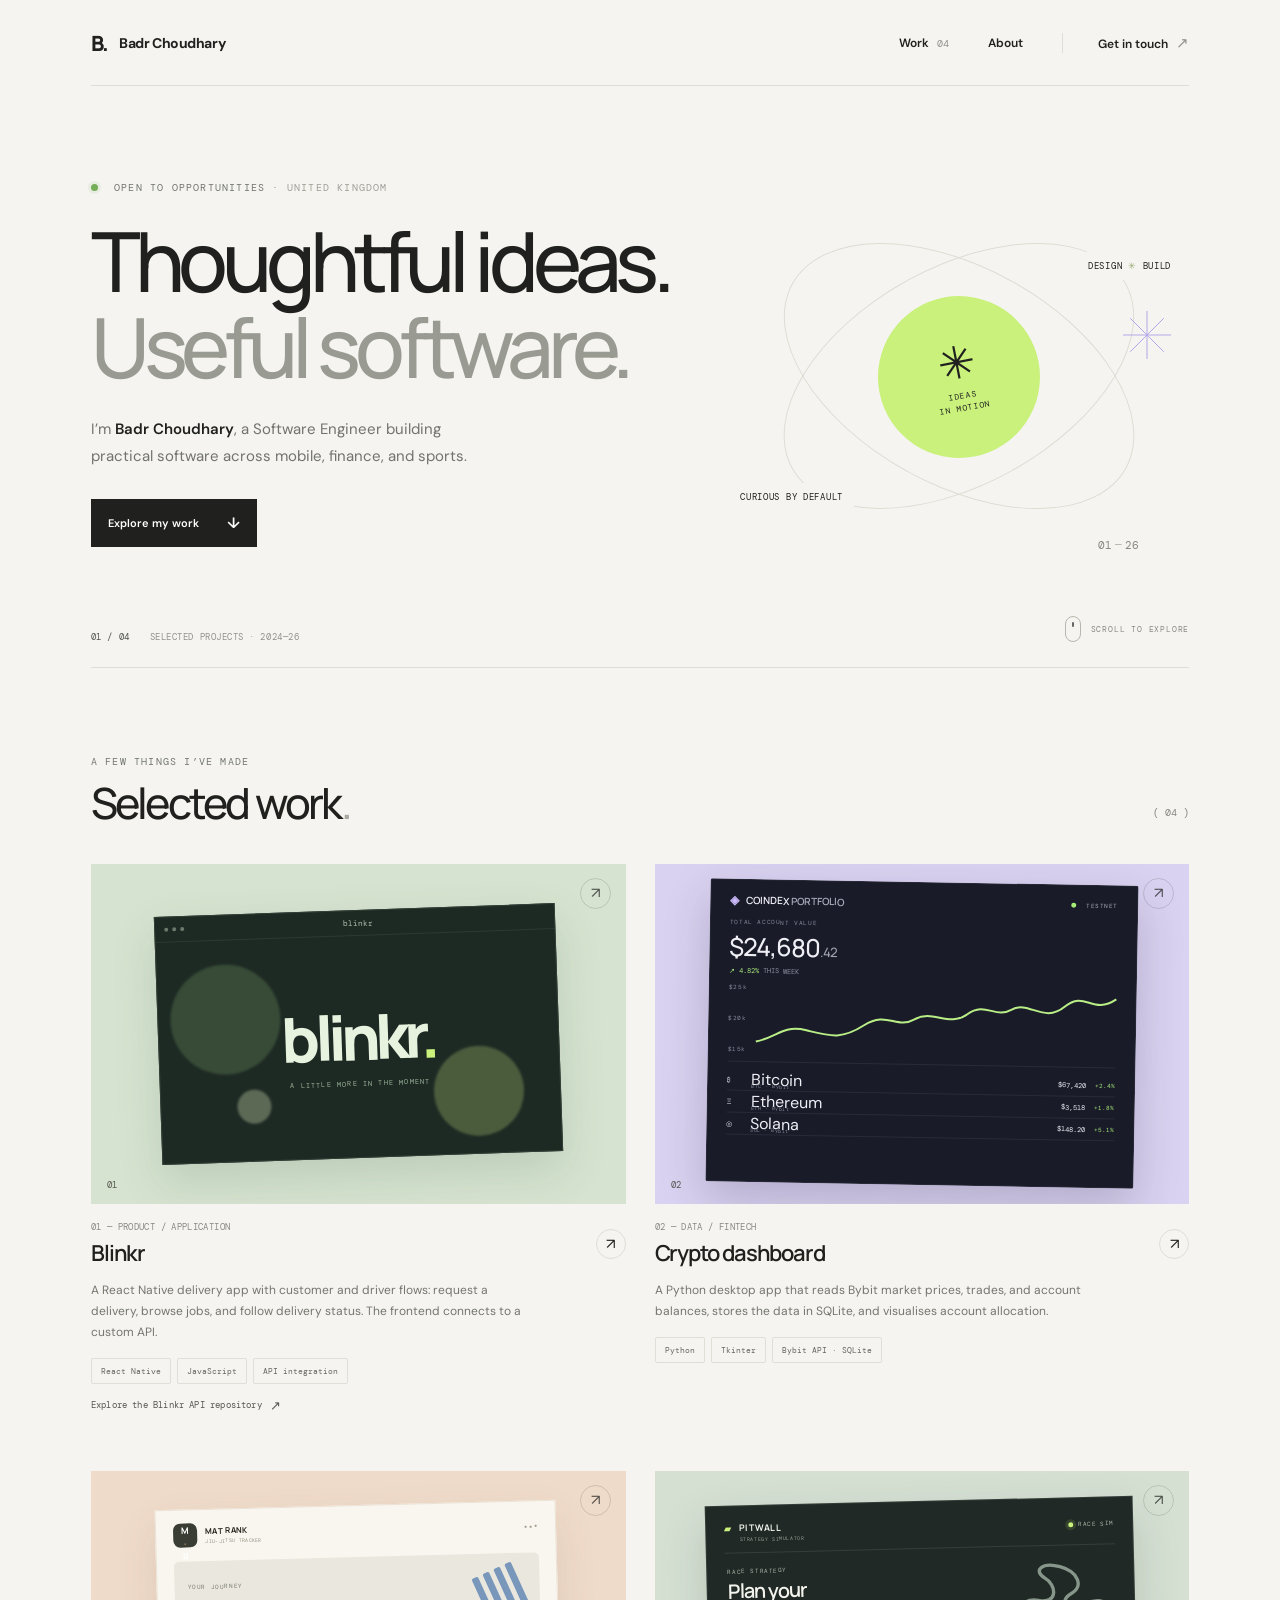
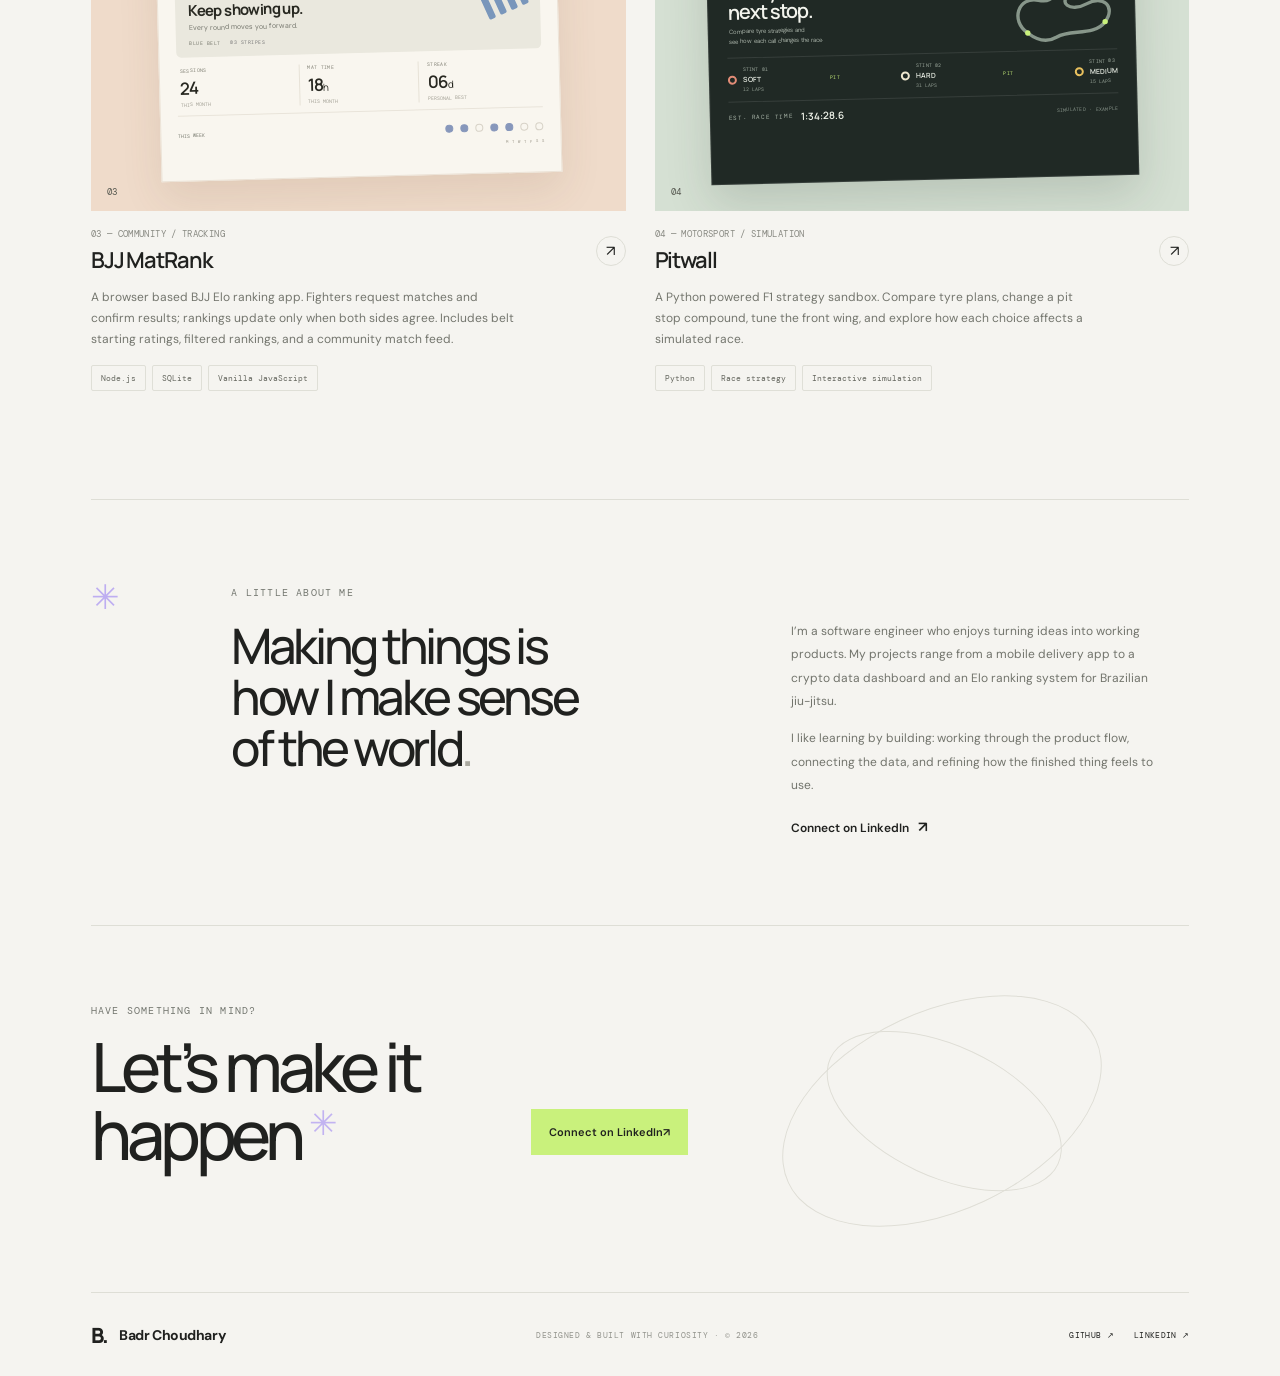
==== commit b234c08c: "Refresh Crypto Dashboard project card artwork" ====
--- a/docs/index.html
+++ b/docs/index.html
@@ -61,8 +61,8 @@
             </article>
 
             <article class="project-card project-crypto">
-              <a class="project-visual crypto-visual" data-repo="crypto-dashboard" href="#" target="_blank" rel="noreferrer" aria-label="Crypto Dashboard desktop app screenshot — open its GitHub repository">
-                <img class="project-screenshot" src="https://raw.githubusercontent.com/badrc15/BadrChoudhary.github.io/main/images/CryptoProject.jpg" alt="Crypto Dashboard desktop app main menu." />
+              <a class="project-visual crypto-visual" data-repo="crypto-dashboard" href="#" target="_blank" rel="noreferrer" aria-label="View the Crypto Dashboard project on GitHub">
+                <div class="crypto-window" aria-hidden="true"><div class="crypto-top"><span class="crypto-brand"><b>◈</b> COINDEX <span>PORTFOLIO</span></span><span class="live-label"><i></i> TESTNET</span></div><div class="crypto-total"><span>TOTAL ACCOUNT VALUE</span><strong>$24,680<small>.42</small></strong><em>↗ 4.82% <span>THIS WEEK</span></em></div><div class="chart-wrap"><div class="chart-labels"><span>$25k</span><span>$20k</span><span>$15k</span></div><svg class="line-chart" viewBox="0 0 300 90" preserveAspectRatio="none"><defs><linearGradient id="portfolio-area" x1="0" x2="0" y1="0" y2="1"><stop offset="0" stop-color="#b9ee86" stop-opacity=".28"/><stop offset="1" stop-color="#b9ee86" stop-opacity="0"/></linearGradient></defs><path class="chart-area" d="M0 72 C18 66 22 49 42 56 S71 68 90 48 117 53 132 39 161 49 176 31 199 37 213 24 240 42 257 19 280 30 300 8 V90 H0Z" fill="url(#portfolio-area)"/><path class="chart-line" d="M0 72 C18 66 22 49 42 56 S71 68 90 48 117 53 132 39 161 49 176 31 199 37 213 24 240 42 257 19 280 30 300 8"/></svg></div><div class="crypto-coins"><div><b>₿</b><span>Bitcoin</span><small>BTC · Bybit</small><em>$67,420 <i>+2.4%</i></em></div><div><b>Ξ</b><span>Ethereum</span><small>ETH · Bybit</small><em>$3,518 <i>+1.8%</i></em></div><div><b>◎</b><span>Solana</span><small>SOL · Bybit</small><em>$148.20 <i>+5.1%</i></em></div></div></div>
                 <span class="visual-arrow">↗</span><span class="project-index mono">02</span>
               </a>
               <div class="project-meta"><div><p class="project-type">02 — DATA / FINTECH</p><h3>Crypto dashboard</h3></div><a class="project-open" data-repo="crypto-dashboard" href="#" target="_blank" rel="noreferrer" aria-label="Open crypto dashboard repository">↗</a></div>
--- a/docs/styles.css
+++ b/docs/styles.css
@@ -3,3 +3,46 @@
 .contact-email{position:absolute;left:440px;top:232px;z-index:1;color:#65675f;text-decoration:none;font:10px var(--mono)}.contact-email:hover{text-decoration:underline;text-underline-offset:3px}@media(max-width:680px){.contact-email{left:0;top:auto;bottom:19px;font-size:9px}}
 .project-screenshot{position:absolute;inset:0;width:100%;height:100%;object-fit:cover;transition:transform .45s cubic-bezier(.2,.7,.2,1)}.crypto-visual:hover .project-screenshot{transform:scale(1.035)}.footer-email{color:#20211f;text-decoration:none;font:8px var(--mono);letter-spacing:.04em}@media(max-width:680px){.footer-email{font-size:8px}}
 
+
+
+/* Product mockup styling for consistent project-card previews */
+.crypto-window{width:80%;height:84%;padding:13px 19px 9px;border:1px solid #ffffff12;border-radius:2px;background:#191b29;color:#eeeef4;box-shadow:0 18px 45px #322d4938;transform:rotate(1deg);overflow:hidden}
+.crypto-total{margin-top:12px}
+.chart-wrap{height:88px}
+.line-chart{height:76px}
+.crypto-coins div{min-height:21px}
+.pitwall-visual{background:#d5e0d3}
+.pitwall-window{width:80%;height:82%;padding:15px 18px 12px;border:1px solid #ffffff18;background:#202925;color:#eff3e9;box-shadow:0 18px 45px #283d302b;transform:rotate(-1.4deg);overflow:hidden;display:flex;flex-direction:column}
+.pitwall-top{display:flex;align-items:center;justify-content:space-between;padding-bottom:9px;border-bottom:1px solid #ffffff19}
+.pitwall-brand{font:700 9px var(--display);letter-spacing:.08em;color:#eef2e9}
+.pitwall-brand i{color:#c9f17c;font-style:normal;margin-right:4px}
+.pitwall-brand small{display:block;margin:2px 0 0 15px;font:5px var(--mono);letter-spacing:.12em;color:#98a49a}
+.pitwall-live{display:flex;align-items:center;gap:5px;color:#a9b7a9;font:6px var(--mono);letter-spacing:.08em}
+.pitwall-live i{width:5px;height:5px;border-radius:50%;background:#c9f17c;box-shadow:0 0 0 3px #c9f17c20}
+.pitwall-summary{display:flex;align-items:center;justify-content:space-between;min-height:104px;padding:11px 2px 8px}
+.pitwall-summary>div:first-child>span,.pitwall-foot>span{display:block;color:#a9b5a9;font:6px var(--mono);letter-spacing:.1em}
+.pitwall-summary strong{display:block;margin-top:5px;color:#f3f4ed;font:600 20px/1.05 var(--display);letter-spacing:-.05em}
+.pitwall-summary small{display:block;margin-top:5px;color:#a7b1a7;font-size:6px;line-height:1.55}
+.pitwall-track{width:108px;height:82px;display:grid;place-items:center}
+.pitwall-track svg{width:100%;height:100%;overflow:visible}
+.pitwall-track path{fill:none;stroke:#87968a;stroke-width:5;stroke-linecap:round;stroke-linejoin:round}
+.pitwall-track circle{fill:#c9f17c}
+.pitwall-stints{display:flex;align-items:center;justify-content:space-between;gap:4px;padding:8px 0;border-top:1px solid #ffffff19;border-bottom:1px solid #ffffff19}
+.pitwall-stints>div{display:grid;grid-template-columns:11px auto;align-items:center;column-gap:4px;row-gap:2px}
+.pitwall-stints>div>span{font:5px var(--mono);letter-spacing:.04em;color:#9eaa9f}
+.pitwall-stints>div>b{grid-column:2;font:600 7px var(--display);color:#e8ede4}
+.pitwall-stints>div>small{grid-column:2;font:5px var(--mono);color:#8f9b90}
+.tyre{width:9px;height:9px;border-radius:50%;grid-row:span 3;border:2px solid #e18b76}
+.tyre-hard{border-color:#eee7cf}.tyre-medium{border-color:#e8c05e}
+.pit-stop{font:5px var(--mono);color:#c9f17c;letter-spacing:.05em}
+.pitwall-foot{display:flex;align-items:center;gap:8px;padding-top:8px}
+.pitwall-foot>b{font:600 10px var(--display);color:#eff3e9}
+.pitwall-foot>em{margin-left:auto;color:#849187;font:5px var(--mono);font-style:normal;letter-spacing:.05em}
+@media(max-width:900px){.pitwall-window{width:85%;padding-left:13px;padding-right:13px}.pitwall-track{width:88px}}
+@media(max-width:680px){.crypto-window{width:80%;height:84%;padding:17px 19px 11px}.pitwall-window{width:79%;height:82%;padding:14px 15px 11px}.pitwall-summary{min-height:100px}.pitwall-track{width:90px;height:72px}}
+.crypto-window{height:89%;padding-top:11px;padding-bottom:7px}
+.crypto-total{margin-top:10px}
+.chart-wrap{height:80px}
+.line-chart{height:68px}
+.crypto-coins div{min-height:19px}
+@media(max-width:680px){.crypto-window{height:89%;padding-top:11px;padding-bottom:7px}}
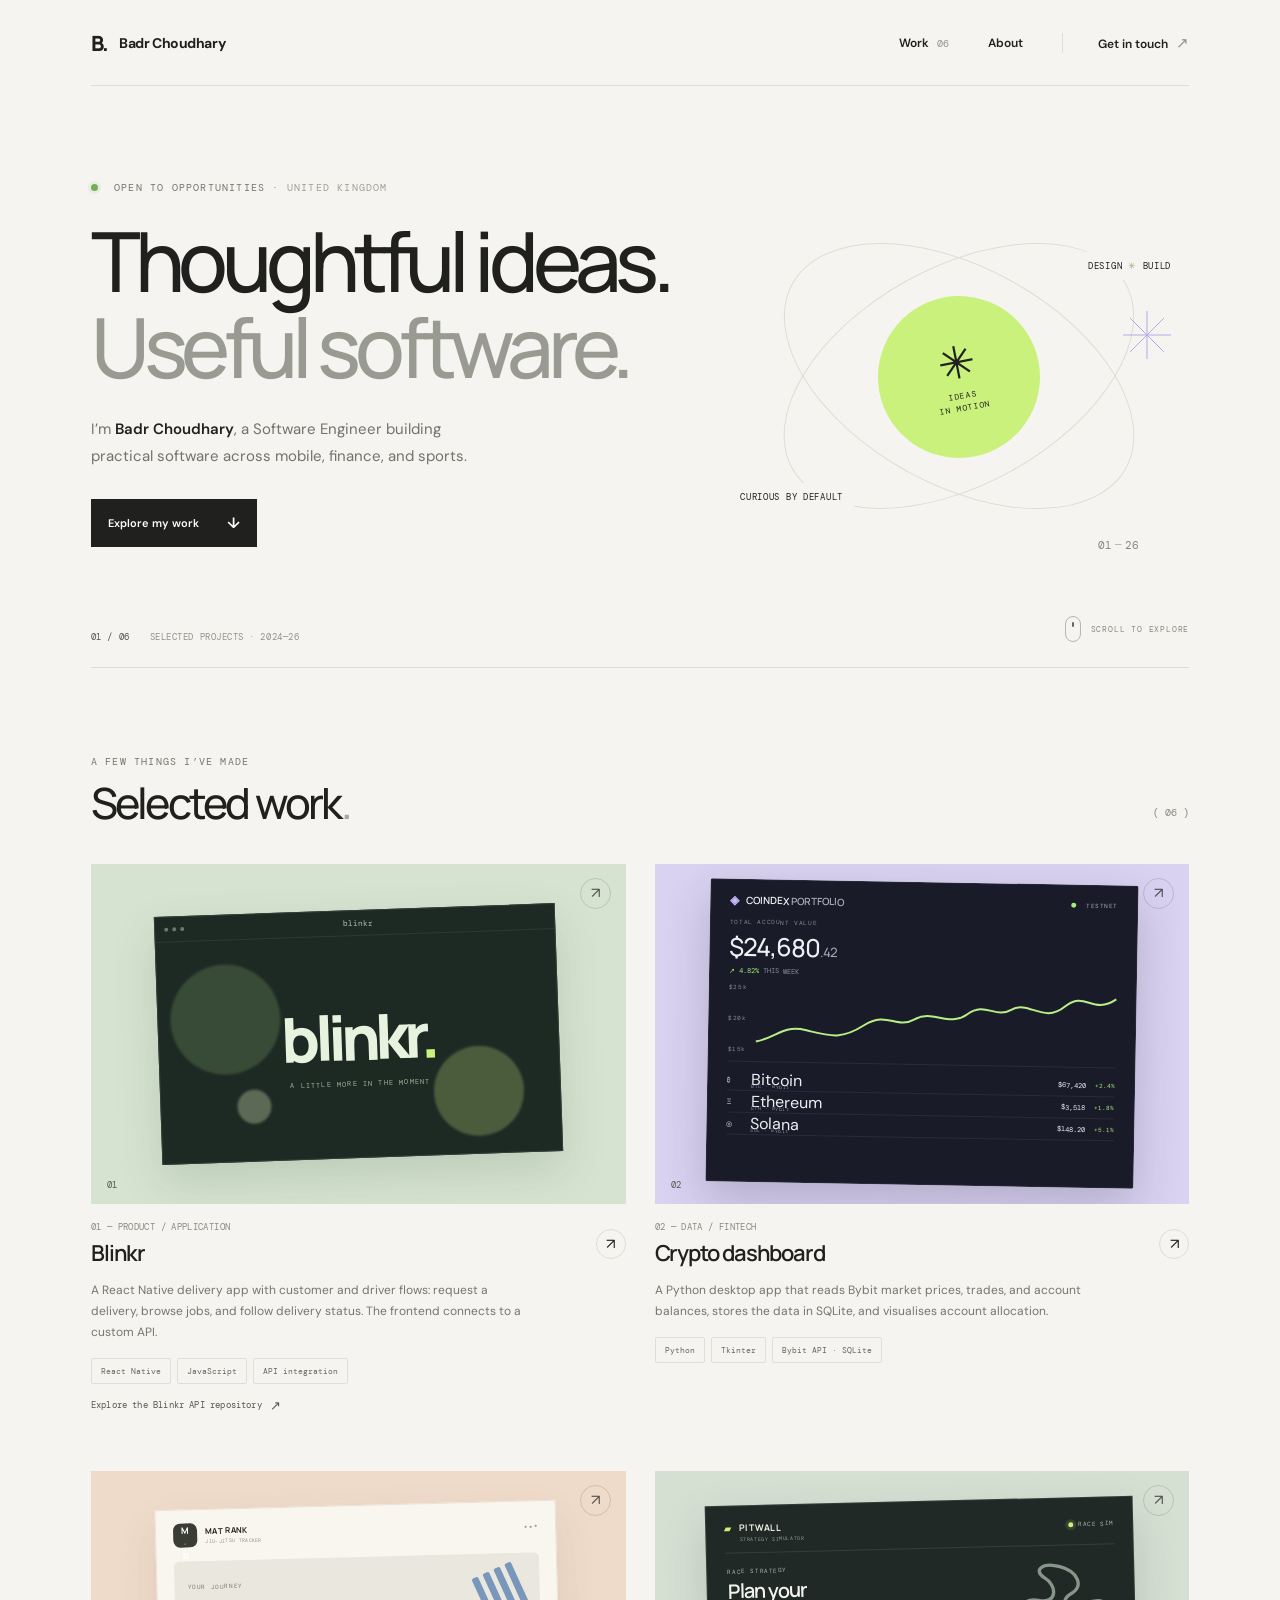
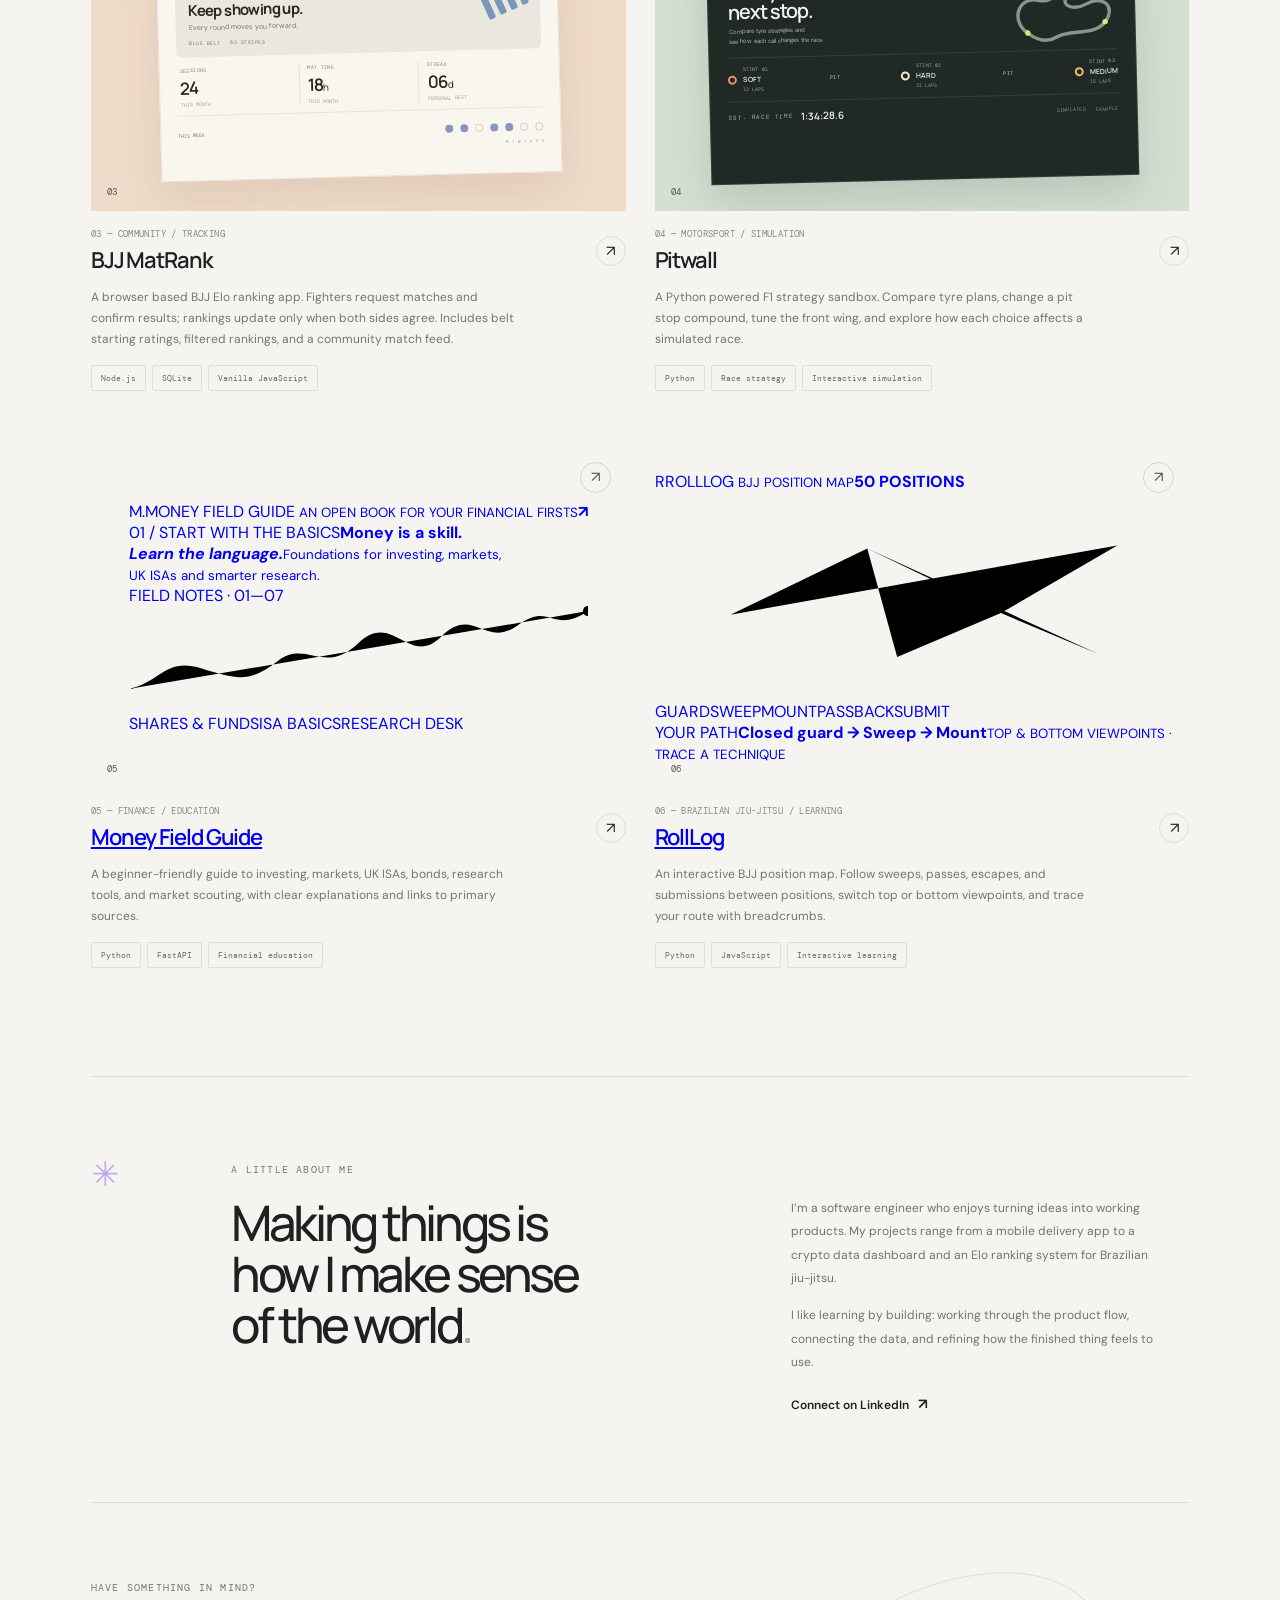
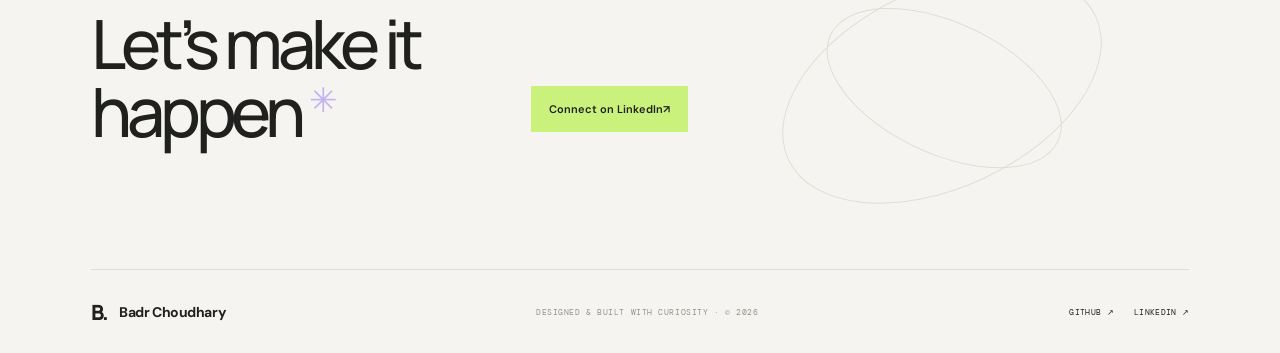
==== commit 07cb65b7: "Add Money Guide and RollLog website cards" ====
--- a/docs/index.html
+++ b/docs/index.html
@@ -4,7 +4,7 @@
     <meta charset="UTF-8" />
     <meta name="viewport" content="width=device-width, initial-scale=1.0" />
     <meta name="theme-color" content="#f5f4f0" />
-    <meta name="description" content="Software engineering portfolio of Badr Choudhary: Blinkr, a crypto dashboard, and BJJ MatRank." />
+    <meta name="description" content="Software engineering portfolio of Badr Choudhary, featuring Blinkr, Crypto Dashboard, BJJ MatRank, Pitwall, Money Field Guide, and RollLog." />
     <meta property="og:title" content="Badr Choudhary — Software Engineer" />
     <meta property="og:description" content="Selected software projects in mobile, fintech, and Brazilian jiu-jitsu." />
     <meta property="og:type" content="website" />
@@ -20,7 +20,7 @@
       <header class="topbar">
         <a class="wordmark" href="#top" aria-label="Badr Choudhary portfolio home"><span class="wordmark-mark">B.</span> <span data-name>Badr Choudhary</span></a>
         <nav class="desktop-nav" aria-label="Main navigation">
-          <a href="#work">Work <span>04</span></a>
+          <a href="#work">Work <span>06</span></a>
           <a href="#about">About</a>
           <a class="nav-contact" href="https://www.linkedin.com/in/badr-choudhary/" target="_blank" rel="noreferrer">Get in touch <span aria-hidden="true">↗</span></a>
         </nav>
@@ -34,7 +34,7 @@
             <h1>Thoughtful ideas.<br /><span>Useful software.</span></h1>
             <p class="hero-intro">I’m <strong>Badr Choudhary</strong>, a <span data-role>Software Engineer</span> building practical software across mobile, finance, and sports.</p>
             <div class="hero-actions"><a class="button button-dark" href="#work">Explore my work <span>↓</span></a></div>
-            <div class="hero-footnote"><span class="mono">01 / 04</span><span>SELECTED PROJECTS · 2024—26</span></div>
+            <div class="hero-footnote"><span class="mono">01 / 06</span><span>SELECTED PROJECTS · 2024—26</span></div>
           </div>
           <div class="hero-art" aria-label="Abstract portfolio illustration">
             <div class="orbit orbit-one"></div><div class="orbit orbit-two"></div>
@@ -47,7 +47,7 @@
         </section>
 
         <section class="work-section" id="work">
-          <div class="section-heading"><div><p class="eyebrow">A FEW THINGS I’VE MADE</p><h2>Selected work<span class="heading-period">.</span></h2></div><span class="section-count mono">( 04 )</span></div>
+          <div class="section-heading"><div><p class="eyebrow">A FEW THINGS I’VE MADE</p><h2>Selected work<span class="heading-period">.</span></h2></div><span class="section-count mono">( 06 )</span></div>
           <div class="project-grid">
             <article class="project-card project-blinkr">
               <a class="project-visual blinkr-visual" data-repo="blinkr" href="#" target="_blank" rel="noreferrer" aria-label="View Blinkr on GitHub">
@@ -89,6 +89,26 @@
               <p class="project-desc">A Python powered F1 strategy sandbox. Compare tyre plans, change a pit stop compound, tune the front wing, and explore how each choice affects a simulated race.</p>
               <div class="tag-list"><span>Python</span><span>Race strategy</span><span>Interactive simulation</span></div>
             </article>
+
+            <article class="project-card project-money-guide">
+              <a class="project-visual money-visual" href="https://badrc15.github.io/money-field-guide/" target="_blank" rel="noreferrer" aria-label="Open Money Field Guide website">
+                <div class="money-window" aria-hidden="true"><div class="money-top"><span class="money-mark">M.</span><span>MONEY FIELD GUIDE <small>AN OPEN BOOK FOR YOUR FINANCIAL FIRSTS</small></span><b>↗</b></div><div class="money-copy"><span>01 / START WITH THE BASICS</span><strong>Money is a skill.<br /><i>Learn the language.</i></strong><small>Foundations for investing, markets,<br />UK ISAs and smarter research.</small></div><div class="money-chart"><span>FIELD NOTES · 01—07</span><svg viewBox="0 0 360 80" preserveAspectRatio="none"><path d="M0 65 C25 60 28 40 57 49 S95 60 117 43 153 55 180 29 220 49 245 24 279 34 305 15 332 23 360 4"/><circle cx="360" cy="4" r="4"/></svg></div><div class="money-topics"><span>SHARES & FUNDS</span><span>ISA BASICS</span><span>RESEARCH DESK</span></div></div>
+                <span class="visual-arrow">↗</span><span class="project-index mono">05</span>
+              </a>
+              <div class="project-meta"><div><p class="project-type">05 — FINANCE / EDUCATION</p><h3><a class="project-title-link" href="https://badrc15.github.io/money-field-guide/" target="_blank" rel="noreferrer">Money Field Guide</a></h3></div><a class="project-open" href="https://badrc15.github.io/money-field-guide/" target="_blank" rel="noreferrer" aria-label="Open Money Field Guide website">↗</a></div>
+              <p class="project-desc">A beginner-friendly guide to investing, markets, UK ISAs, bonds, research tools, and market scouting, with clear explanations and links to primary sources.</p>
+              <div class="tag-list"><span>Python</span><span>FastAPI</span><span>Financial education</span></div>
+            </article>
+
+            <article class="project-card project-rolllog">
+              <a class="project-visual rolllog-visual" href="https://badrc15.github.io/rolllog/" target="_blank" rel="noreferrer" aria-label="Open RollLog website">
+                <div class="rolllog-window" aria-hidden="true"><div class="rolllog-top"><span class="rolllog-mark">R</span><span>ROLLLOG <small>BJJ POSITION MAP</small></span><b>50 POSITIONS</b></div><div class="rolllog-map"><svg viewBox="0 0 340 130" preserveAspectRatio="none"><path d="M48 78 L135 36 L220 77 L294 34 M135 36 L154 105 L220 77 L282 103"/><path d="M48 78 L154 105"/></svg><span class="map-node node-a">GUARD</span><span class="map-node node-b">SWEEP</span><span class="map-node node-c">MOUNT</span><span class="map-node node-d">PASS</span><span class="map-node node-e">BACK</span><span class="map-node node-f">SUBMIT</span></div><div class="rolllog-path"><span>YOUR PATH</span><b>Closed guard <i>→</i> Sweep <i>→</i> Mount</b><small>TOP & BOTTOM VIEWPOINTS · TRACE A TECHNIQUE</small></div></div>
+                <span class="visual-arrow">↗</span><span class="project-index mono">06</span>
+              </a>
+              <div class="project-meta"><div><p class="project-type">06 — BRAZILIAN JIU-JITSU / LEARNING</p><h3><a class="project-title-link" href="https://badrc15.github.io/rolllog/" target="_blank" rel="noreferrer">RollLog</a></h3></div><a class="project-open" href="https://badrc15.github.io/rolllog/" target="_blank" rel="noreferrer" aria-label="Open RollLog website">↗</a></div>
+              <p class="project-desc">An interactive BJJ position map. Follow sweeps, passes, escapes, and submissions between positions, switch top or bottom viewpoints, and trace your route with breadcrumbs.</p>
+              <div class="tag-list"><span>Python</span><span>JavaScript</span><span>Interactive learning</span></div>
+            </article>
           </div>
         </section>
 
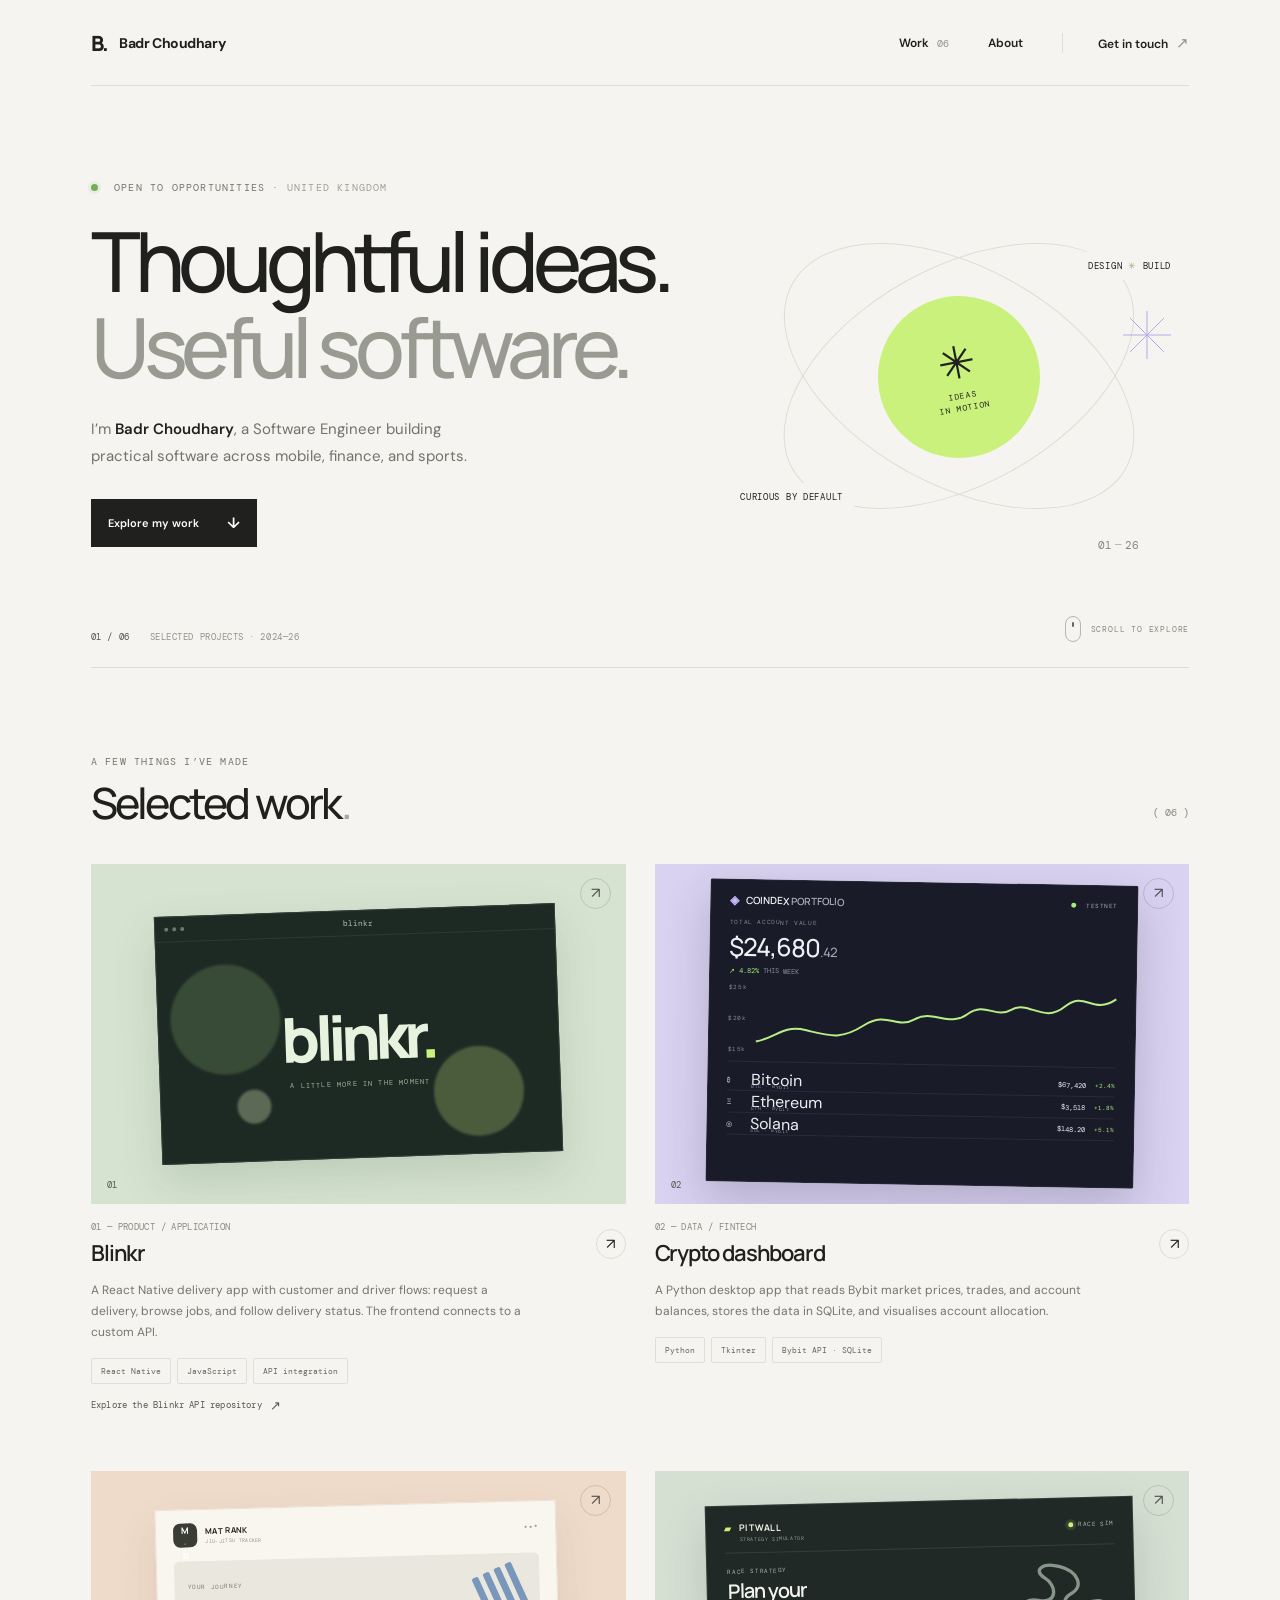
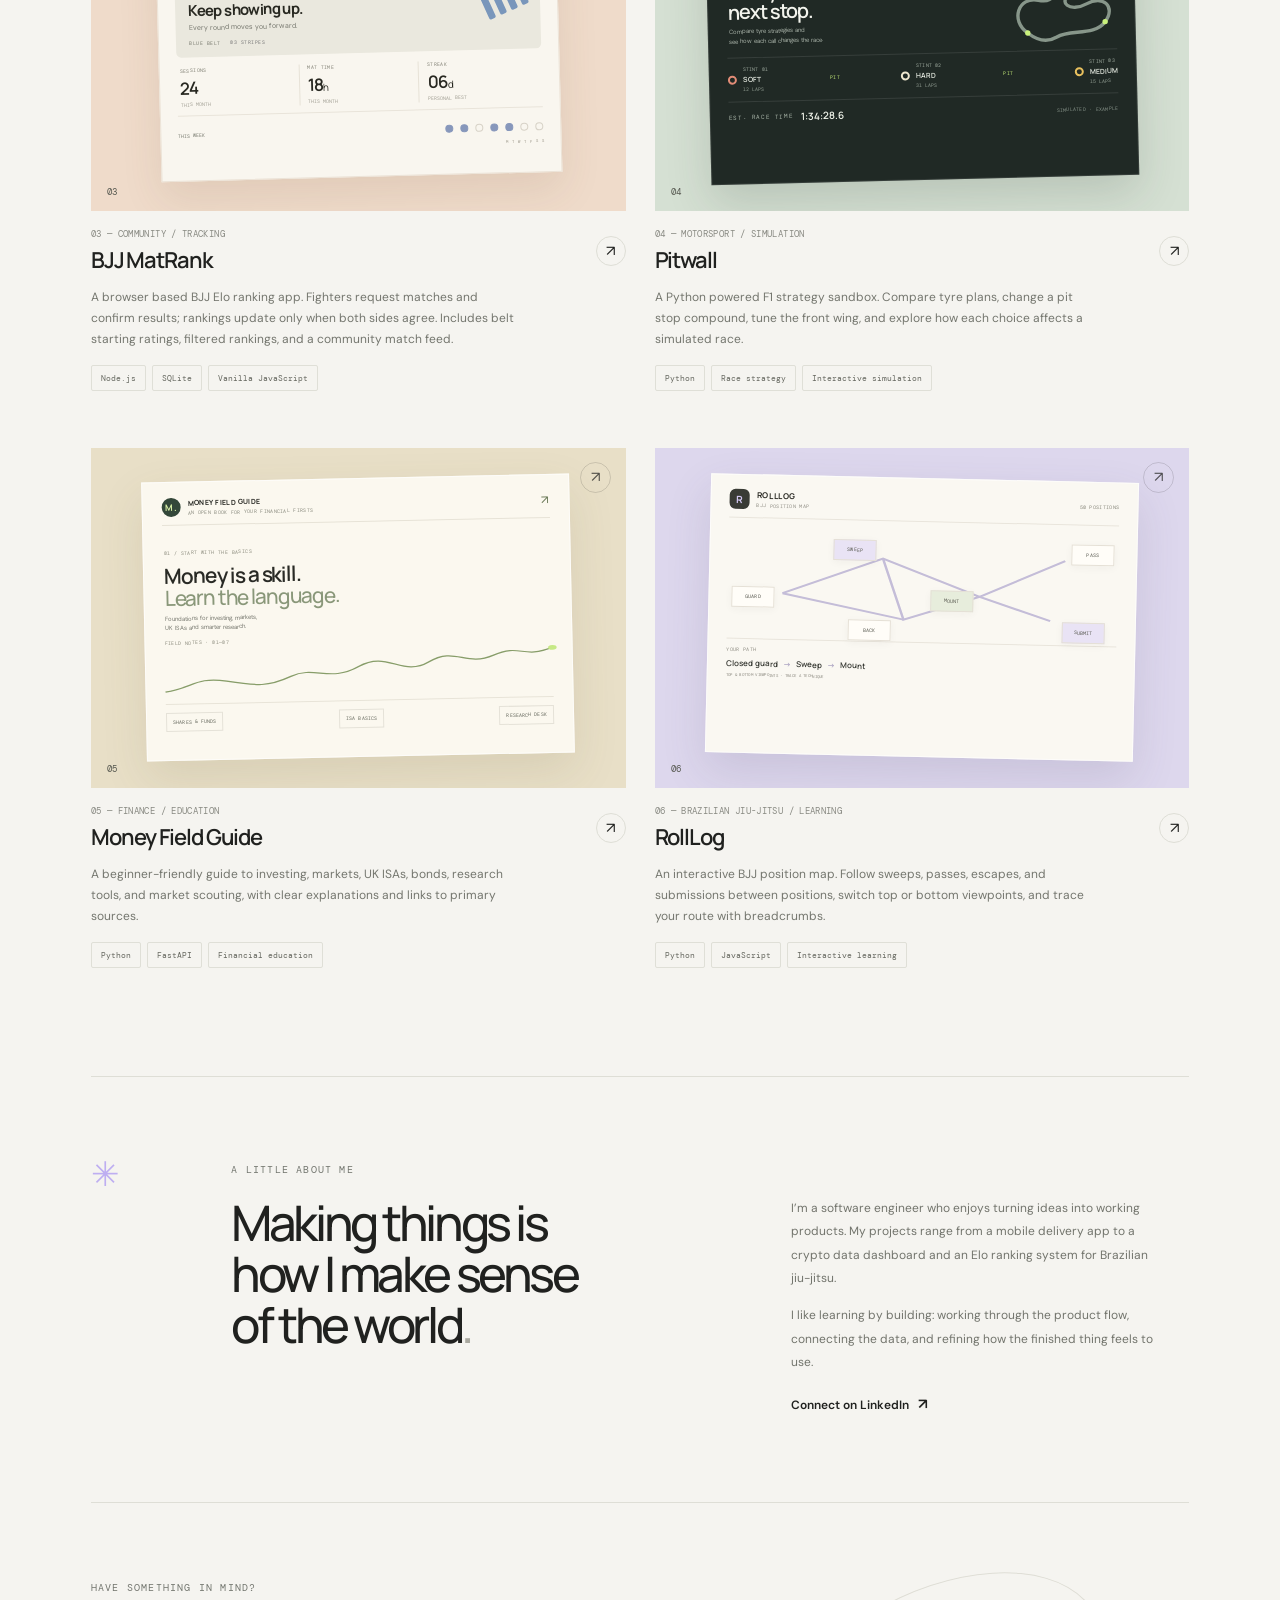
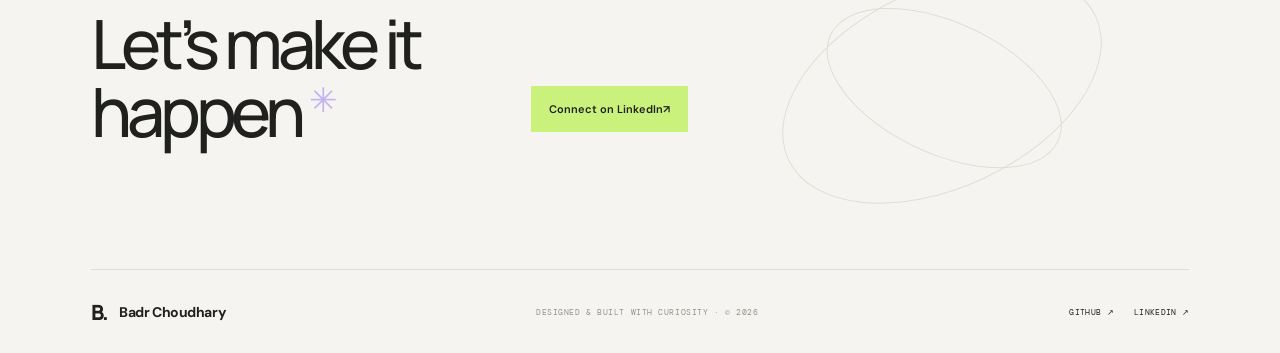
==== commit 718873b6: "Link Pitwall card to live simulator" ====
--- a/docs/index.html
+++ b/docs/index.html
@@ -81,11 +81,11 @@
             </article>
 
             <article class="project-card project-pitwall">
-              <a class="project-visual pitwall-visual" data-repo="pitwall" href="#" target="_blank" rel="noreferrer" aria-label="View Pitwall F1 strategy simulator on GitHub">
+              <a class="project-visual pitwall-visual" href="https://badrc15.github.io/BadrChoudhary.github.io/pitwall/" target="_blank" rel="noreferrer" aria-label="Open Pitwall F1 strategy simulator">
                 <div class="pitwall-window"><div class="pitwall-top"><span class="pitwall-brand"><i>▰</i> PITWALL <small>STRATEGY SIMULATOR</small></span><span class="pitwall-live"><i></i> RACE SIM</span></div><div class="pitwall-summary"><div><span>RACE STRATEGY</span><strong>Plan your<br />next stop.</strong><small>Compare tyre strategies and<br />see how each call changes the race.</small></div><div class="pitwall-track"><svg viewBox="0 0 160 130" aria-hidden="true"><path d="M31 109 C5 90 18 54 48 61 C77 68 76 39 58 28 C41 17 54 4 81 12 C108 20 116 42 97 52 C75 64 94 81 119 68 C144 55 163 73 146 95 C129 117 94 104 74 116 C58 125 42 118 31 109Z"/><circle cx="31" cy="109" r="4"/><circle cx="146" cy="95" r="4"/></svg></div></div><div class="pitwall-stints"><div><i class="tyre tyre-soft"></i><span>STINT 01</span><b>SOFT</b><small>12 LAPS</small></div><span class="pit-stop">PIT</span><div><i class="tyre tyre-hard"></i><span>STINT 02</span><b>HARD</b><small>31 LAPS</small></div><span class="pit-stop">PIT</span><div><i class="tyre tyre-medium"></i><span>STINT 03</span><b>MEDIUM</b><small>15 LAPS</small></div></div><div class="pitwall-foot"><span>EST. RACE TIME</span><b>1:34:28.6</b><em>SIMULATED · EXAMPLE</em></div></div>
                 <span class="visual-arrow">↗</span><span class="project-index mono">04</span>
               </a>
-              <div class="project-meta"><div><p class="project-type">04 — MOTORSPORT / SIMULATION</p><h3>Pitwall</h3></div><a class="project-open" data-repo="pitwall" href="#" target="_blank" rel="noreferrer" aria-label="Open Pitwall repository">↗</a></div>
+              <div class="project-meta"><div><p class="project-type">04 — MOTORSPORT / SIMULATION</p><h3><a class="project-title-link" href="https://badrc15.github.io/BadrChoudhary.github.io/pitwall/" target="_blank" rel="noreferrer">Pitwall</a></h3></div><a class="project-open" data-repo="pitwall" href="#" target="_blank" rel="noreferrer" aria-label="Open Pitwall repository">↗</a></div>
               <p class="project-desc">A Python powered F1 strategy sandbox. Compare tyre plans, change a pit stop compound, tune the front wing, and explore how each choice affects a simulated race.</p>
               <div class="tag-list"><span>Python</span><span>Race strategy</span><span>Interactive simulation</span></div>
             </article>
--- a/docs/styles.css
+++ b/docs/styles.css
@@ -46,3 +46,45 @@
 .line-chart{height:68px}
 .crypto-coins div{min-height:19px}
 @media(max-width:680px){.crypto-window{height:89%;padding-top:11px;padding-bottom:7px}}
+
+
+/* Money Field Guide and RollLog portfolio card artwork */
+.money-visual{background:#e8dfc7}
+.money-window{width:80%;height:82%;padding:15px 19px 12px;background:#fbf8ef;color:#292a25;box-shadow:0 18px 45px #675c3920;transform:rotate(-1.2deg);overflow:hidden;border:1px solid #ffffffaa}
+.money-top{display:flex;align-items:center;gap:7px;padding-bottom:8px;border-bottom:1px solid #e7e3d7;font:700 7px var(--display);letter-spacing:.06em}
+.money-mark{width:19px;height:19px;display:grid;place-items:center;background:#334739;color:#d7efa6;border-radius:50%;font:700 9px var(--display)}
+.money-top small{display:block;margin-top:2px;color:#88897d;font:5px var(--mono);letter-spacing:.06em}
+.money-top>b{margin-left:auto;font:12px var(--sans);color:#647451}
+.money-copy{padding:13px 1px 5px}
+.money-copy>span,.money-chart>span{color:#8b8b7d;font:5px var(--mono);letter-spacing:.08em}
+.money-copy strong{display:block;margin-top:5px;font:600 21px/1.07 var(--display);letter-spacing:-.055em}
+.money-copy strong i{font-weight:500;color:#899779;font-style:normal}
+.money-copy small{display:block;margin-top:5px;color:#77786f;font-size:6px;line-height:1.5}
+.money-chart{height:65px;position:relative;margin-top:2px;border-bottom:1px solid #e8e4d8}
+.money-chart>span{position:absolute;left:0;top:0}
+.money-chart svg{position:absolute;left:0;bottom:3px;width:100%;height:48px;overflow:visible}
+.money-chart path{fill:none;stroke:#879d69;stroke-width:2}
+.money-chart circle{fill:#c6e986}
+.money-topics{display:flex;justify-content:space-between;gap:4px;padding-top:8px}
+.money-topics span{padding:5px 6px;border:1px solid #e5e2d8;color:#66695e;font:5px var(--mono);letter-spacing:.02em}
+.rolllog-visual{background:#ddd7ed}
+.rolllog-window{width:80%;height:82%;padding:14px 18px 12px;background:#faf8f2;color:#292923;box-shadow:0 18px 45px #51466d24;transform:rotate(1.3deg);overflow:hidden;border:1px solid #ffffffaa}
+.rolllog-top{display:flex;align-items:center;gap:7px;padding-bottom:8px;border-bottom:1px solid #e9e5dc}
+.rolllog-mark{width:20px;height:20px;display:grid;place-items:center;border-radius:6px;background:#393b35;color:#d2c7f1;font:700 10px var(--display)}
+.rolllog-top>span:nth-child(2){font:700 8px var(--display);letter-spacing:.08em}
+.rolllog-top small{display:block;margin-top:2px;color:#8e8c83;font:5px var(--mono);letter-spacing:.06em}
+.rolllog-top>b{margin-left:auto;color:#858478;font:5px var(--mono);letter-spacing:.06em}
+.rolllog-map{height:114px;position:relative;margin:6px 0 0}
+.rolllog-map svg{position:absolute;inset:0;width:100%;height:100%;overflow:visible}
+.rolllog-map svg path{fill:none;stroke:#c4bdd8;stroke-width:2.2}
+.map-node{position:absolute;min-width:43px;padding:6px 5px;border:1px solid #e5e0d6;background:#fffdf8;text-align:center;color:#57584f;font:5px var(--mono);letter-spacing:.03em;box-shadow:0 2px 8px #3733260b}
+.node-a{left:1%;top:54%}.node-b{left:27%;top:11%;background:#e9e3f5}.node-c{left:52%;top:54%;background:#e7eddc}.node-d{right:1%;top:11%}.node-e{left:31%;bottom:0%}.node-f{right:3%;bottom:2%;background:#e9e3f5}
+.rolllog-path{padding-top:7px;border-top:1px solid #e9e5dc}
+.rolllog-path>span,.rolllog-path small{display:block;color:#8c8a80;font:5px var(--mono);letter-spacing:.07em}
+.rolllog-path>b{display:block;margin:4px 0;color:#393b35;font:600 8px var(--display)}
+.rolllog-path>b i{padding:0 3px;color:#a49bbd;font-style:normal}
+.rolllog-path small{font-size:4px}
+.project-title-link{color:inherit;text-decoration:none}
+.project-title-link:hover{text-decoration:underline;text-decoration-color:#aaa99f;text-underline-offset:3px}
+@media(max-width:900px){.money-window,.rolllog-window{width:85%;padding-left:14px;padding-right:14px}.money-copy strong{font-size:19px}}
+@media(max-width:680px){.money-window,.rolllog-window{width:80%;height:82%;padding:14px 16px 11px}.money-topics span{padding:5px 4px;font-size:4px}}
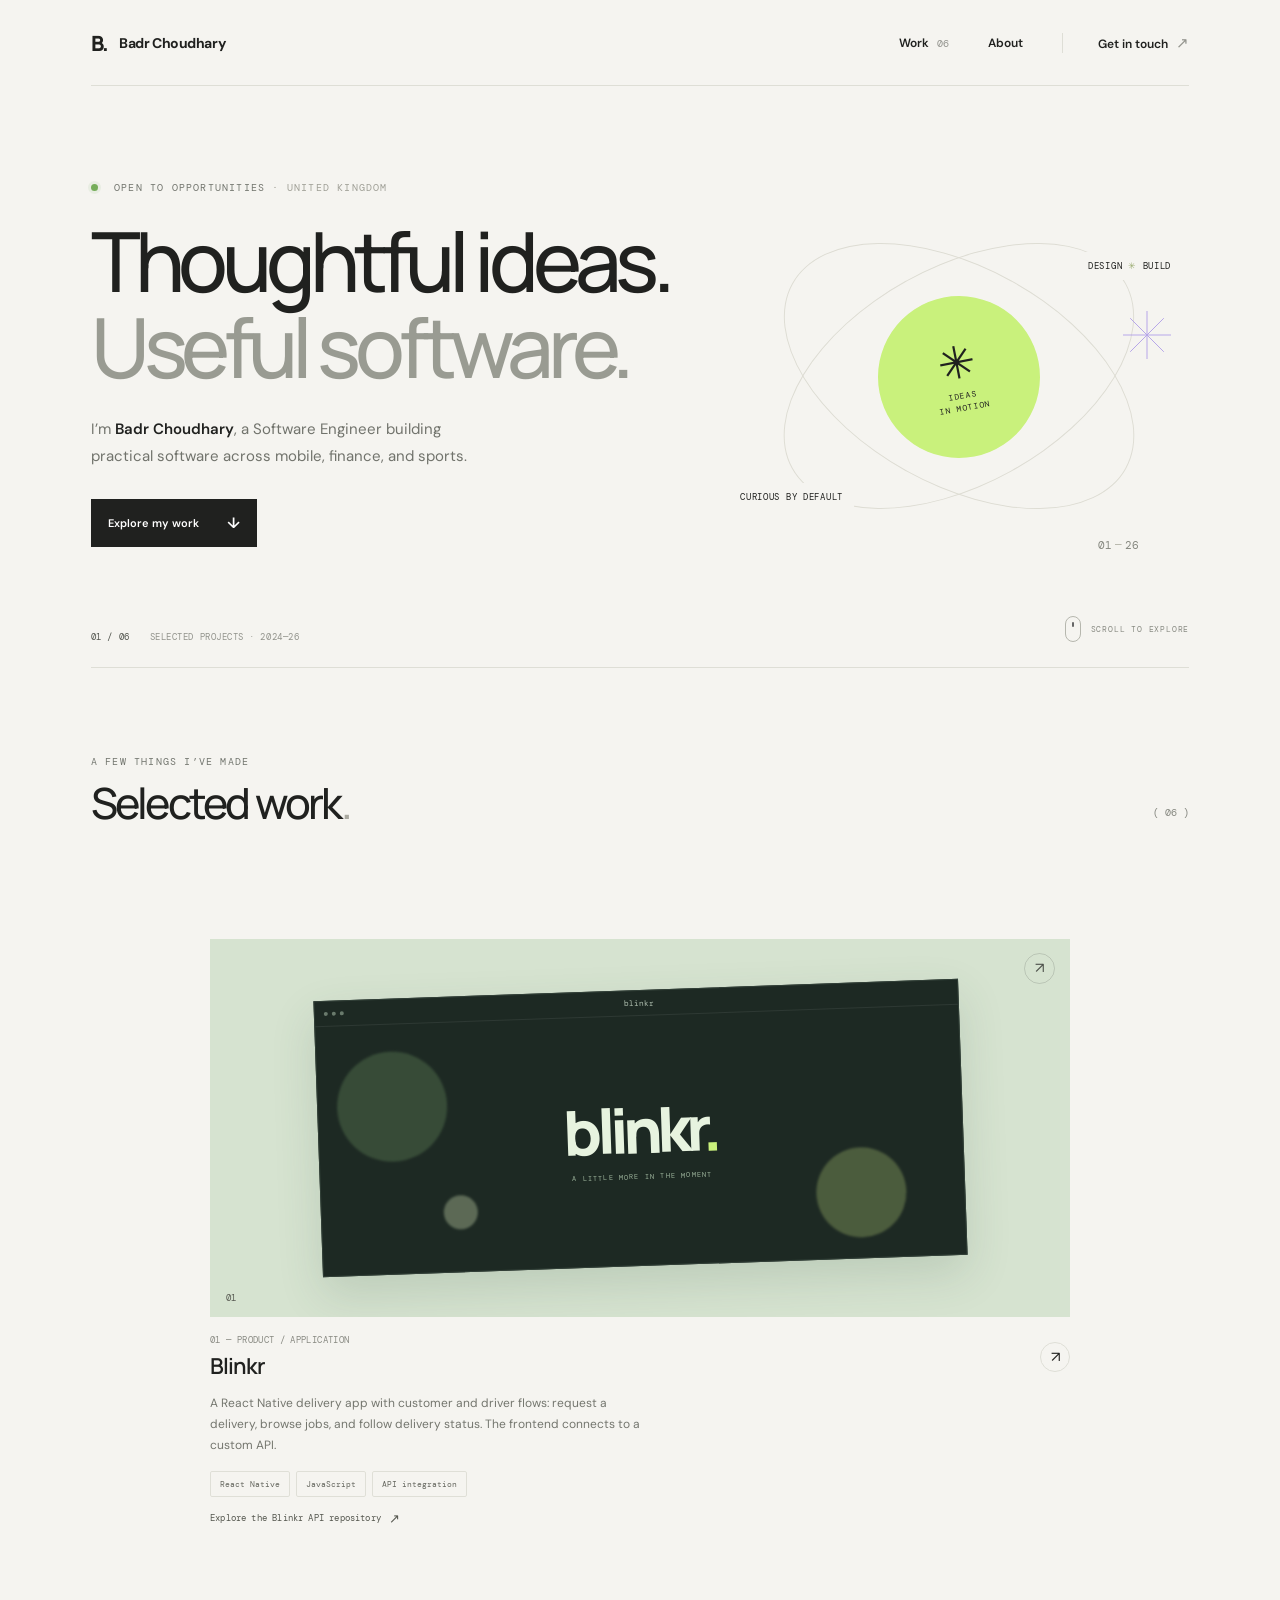
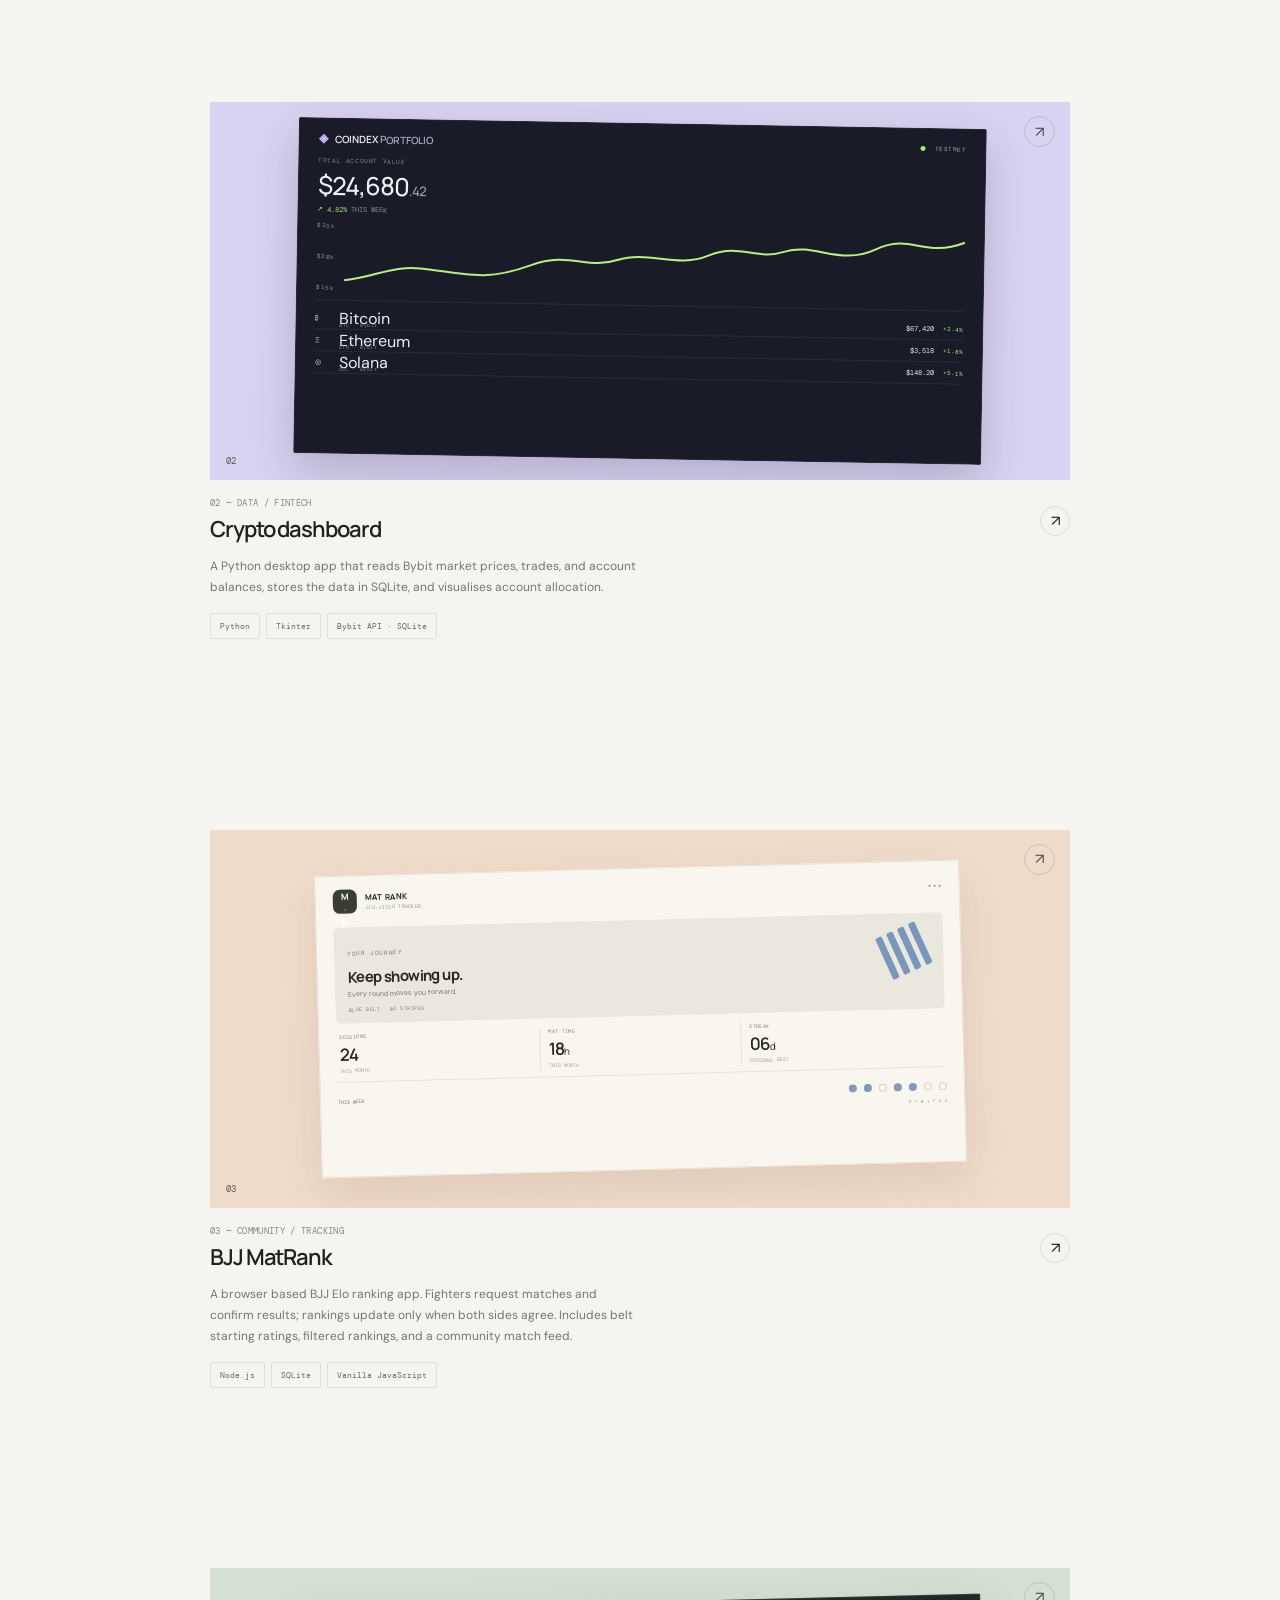
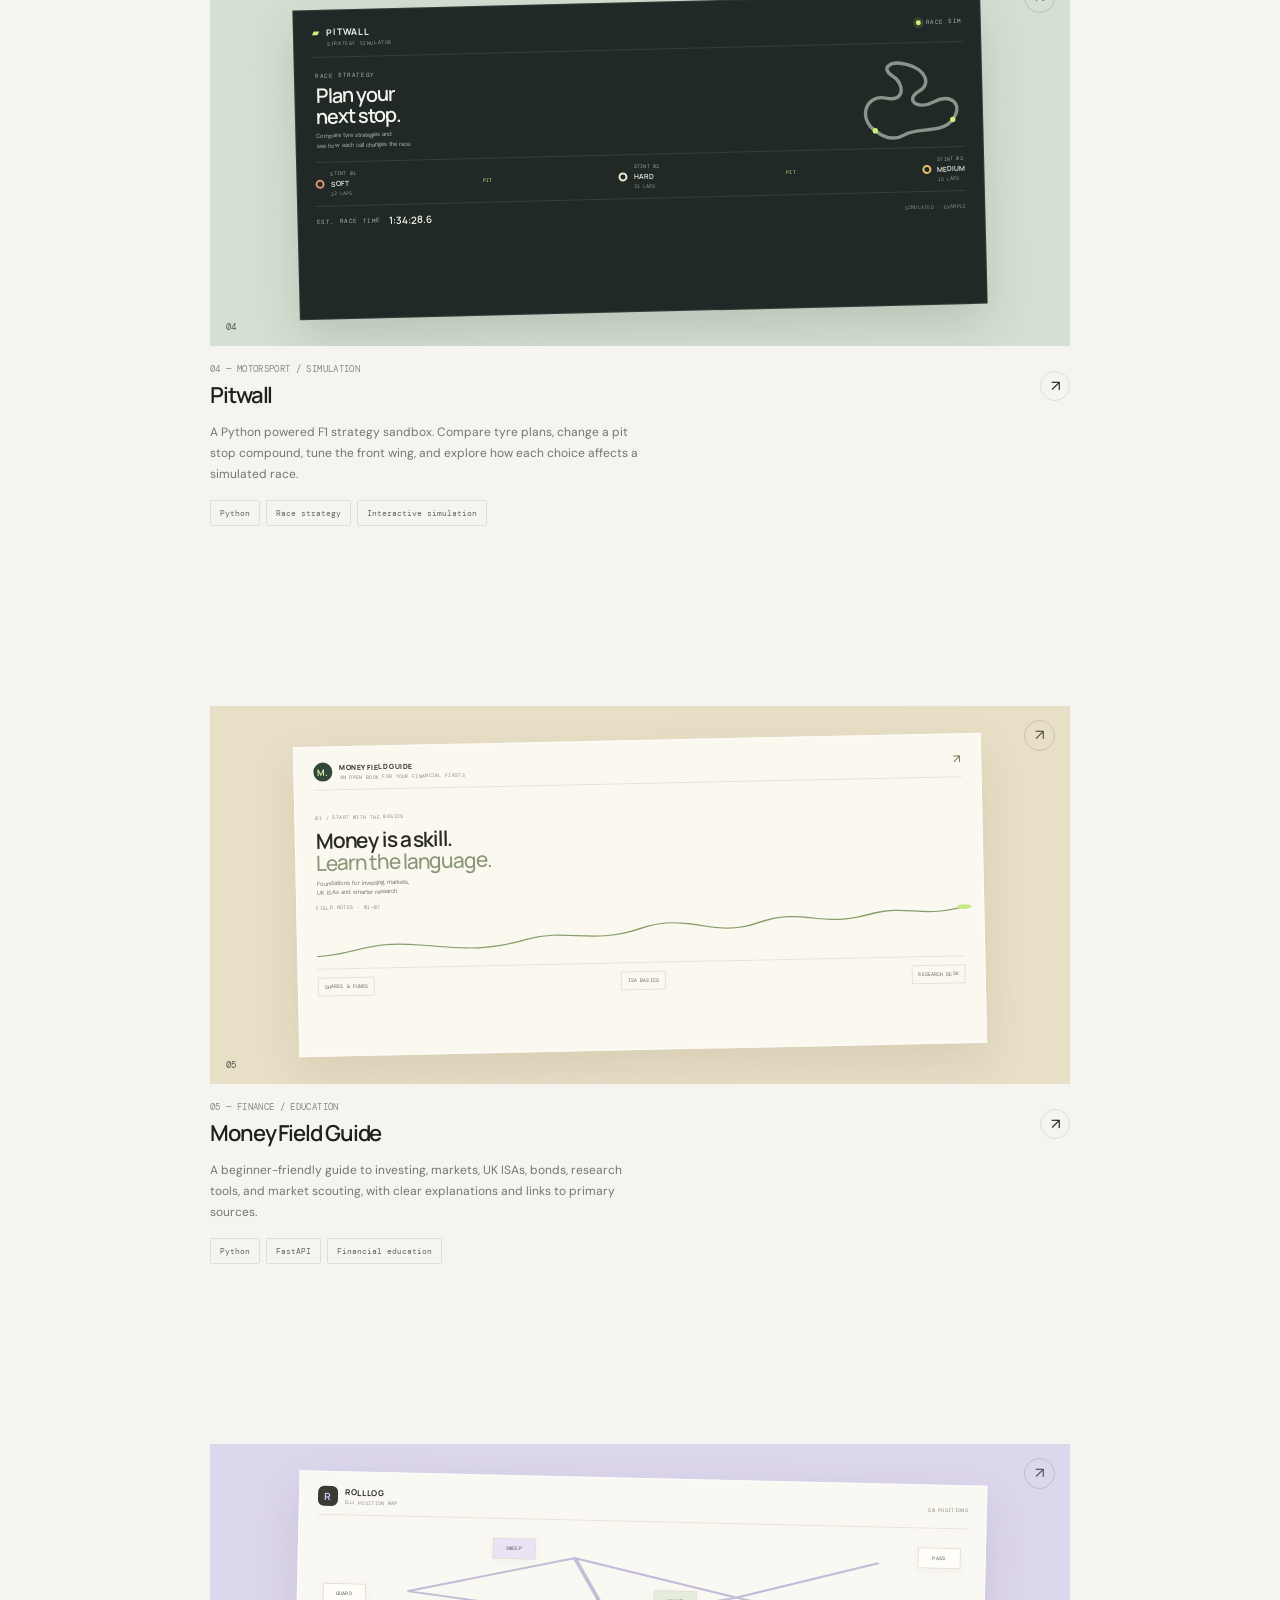
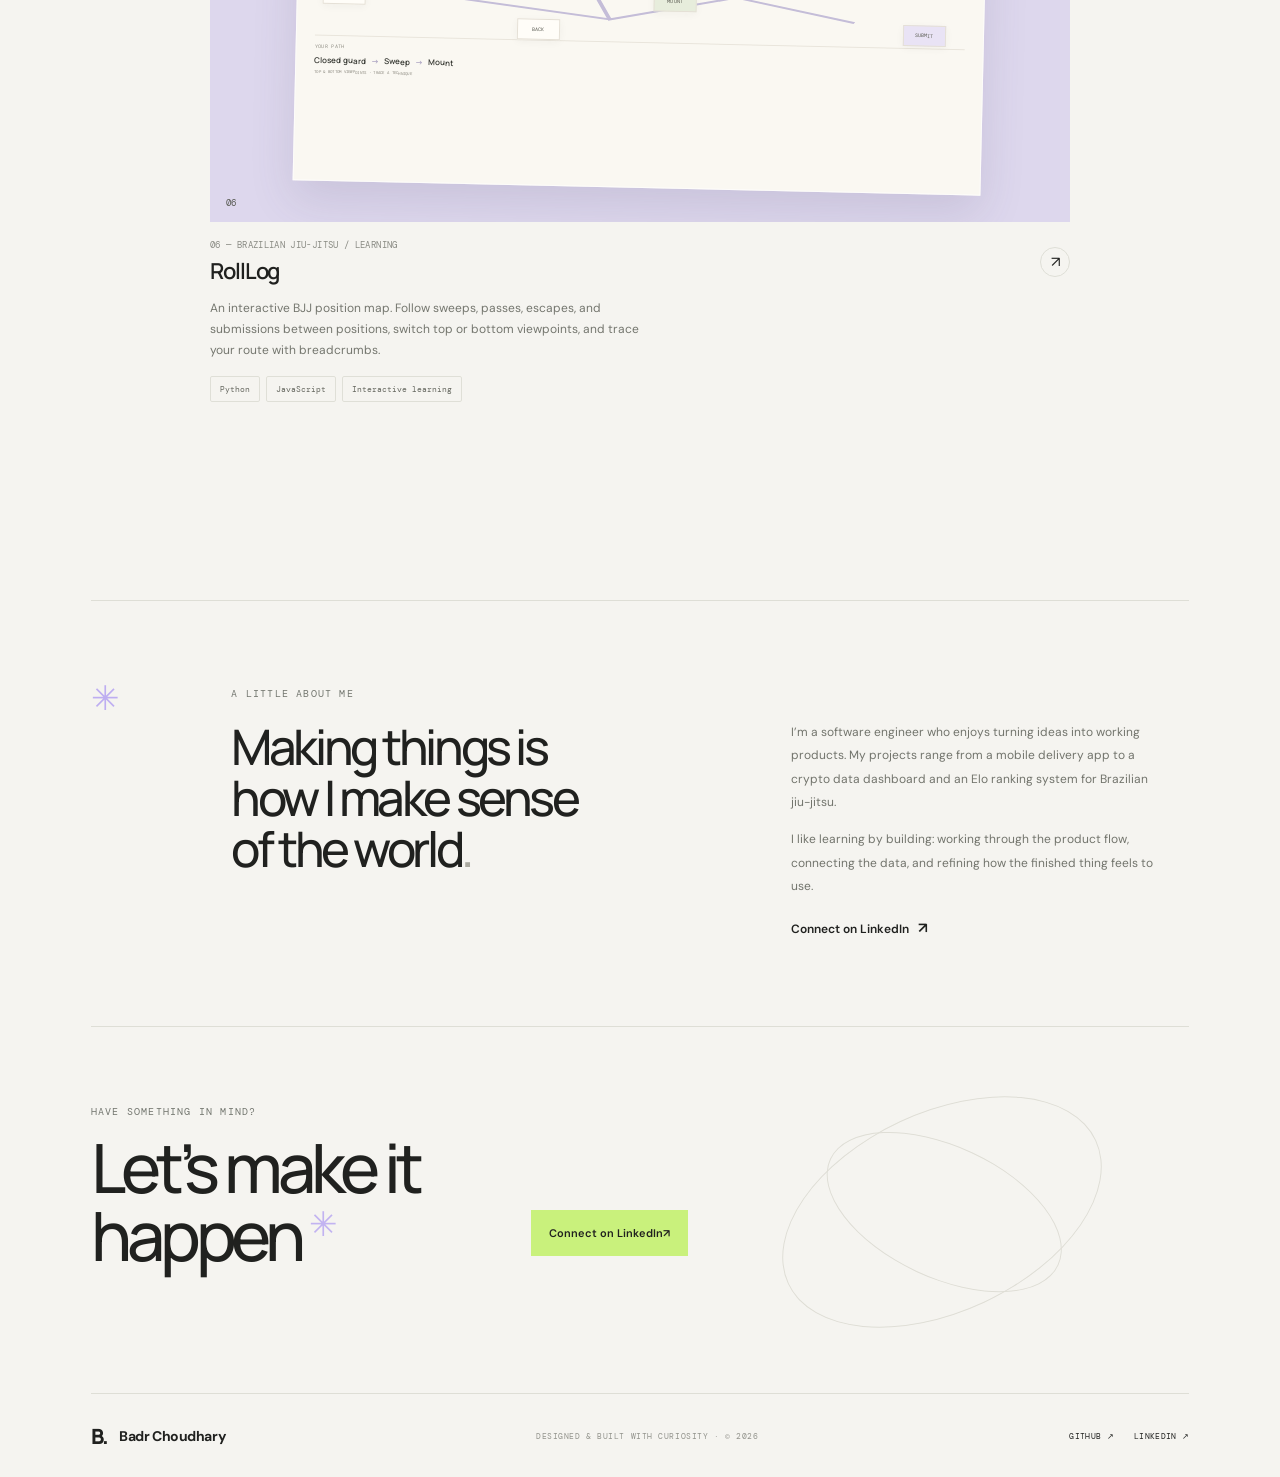
==== commit ce923e72: "Refresh portfolio stylesheet cache" ====
--- a/docs/index.html
+++ b/docs/index.html
@@ -12,7 +12,7 @@
     <link rel="preconnect" href="https://fonts.googleapis.com" />
     <link rel="preconnect" href="https://fonts.gstatic.com" crossorigin />
     <link href="https://fonts.googleapis.com/css2?family=DM+Mono:wght@400;500&family=DM+Sans:wght@400;500;600;700&family=Manrope:wght@400;500;600;700;800&display=swap" rel="stylesheet" />
-    <link rel="stylesheet" href="styles.css" />
+    <link rel="stylesheet" href="styles.css?v=cards-20260926" />
     <script src="script.js" defer></script>
   </head>
   <body>
@@ -81,11 +81,11 @@
             </article>
 
             <article class="project-card project-pitwall">
-              <a class="project-visual pitwall-visual" href="https://badrc15.github.io/BadrChoudhary.github.io/pitwall/" target="_blank" rel="noreferrer" aria-label="Open Pitwall F1 strategy simulator">
+              <a class="project-visual pitwall-visual" href="https://badrc15.github.io/pitwall/" target="_blank" rel="noreferrer" aria-label="Open Pitwall F1 strategy simulator">
                 <div class="pitwall-window"><div class="pitwall-top"><span class="pitwall-brand"><i>▰</i> PITWALL <small>STRATEGY SIMULATOR</small></span><span class="pitwall-live"><i></i> RACE SIM</span></div><div class="pitwall-summary"><div><span>RACE STRATEGY</span><strong>Plan your<br />next stop.</strong><small>Compare tyre strategies and<br />see how each call changes the race.</small></div><div class="pitwall-track"><svg viewBox="0 0 160 130" aria-hidden="true"><path d="M31 109 C5 90 18 54 48 61 C77 68 76 39 58 28 C41 17 54 4 81 12 C108 20 116 42 97 52 C75 64 94 81 119 68 C144 55 163 73 146 95 C129 117 94 104 74 116 C58 125 42 118 31 109Z"/><circle cx="31" cy="109" r="4"/><circle cx="146" cy="95" r="4"/></svg></div></div><div class="pitwall-stints"><div><i class="tyre tyre-soft"></i><span>STINT 01</span><b>SOFT</b><small>12 LAPS</small></div><span class="pit-stop">PIT</span><div><i class="tyre tyre-hard"></i><span>STINT 02</span><b>HARD</b><small>31 LAPS</small></div><span class="pit-stop">PIT</span><div><i class="tyre tyre-medium"></i><span>STINT 03</span><b>MEDIUM</b><small>15 LAPS</small></div></div><div class="pitwall-foot"><span>EST. RACE TIME</span><b>1:34:28.6</b><em>SIMULATED · EXAMPLE</em></div></div>
                 <span class="visual-arrow">↗</span><span class="project-index mono">04</span>
               </a>
-              <div class="project-meta"><div><p class="project-type">04 — MOTORSPORT / SIMULATION</p><h3><a class="project-title-link" href="https://badrc15.github.io/BadrChoudhary.github.io/pitwall/" target="_blank" rel="noreferrer">Pitwall</a></h3></div><a class="project-open" data-repo="pitwall" href="#" target="_blank" rel="noreferrer" aria-label="Open Pitwall repository">↗</a></div>
+              <div class="project-meta"><div><p class="project-type">04 — MOTORSPORT / SIMULATION</p><h3><a class="project-title-link" href="https://badrc15.github.io/pitwall/" target="_blank" rel="noreferrer">Pitwall</a></h3></div><a class="project-open" data-repo="pitwall" href="#" target="_blank" rel="noreferrer" aria-label="Open Pitwall repository">↗</a></div>
               <p class="project-desc">A Python powered F1 strategy sandbox. Compare tyre plans, change a pit stop compound, tune the front wing, and explore how each choice affects a simulated race.</p>
               <div class="tag-list"><span>Python</span><span>Race strategy</span><span>Interactive simulation</span></div>
             </article>
--- a/docs/styles.css
+++ b/docs/styles.css
@@ -88,3 +88,31 @@
 .project-title-link:hover{text-decoration:underline;text-decoration-color:#aaa99f;text-underline-offset:3px}
 @media(max-width:900px){.money-window,.rolllog-window{width:85%;padding-left:14px;padding-right:14px}.money-copy strong{font-size:19px}}
 @media(max-width:680px){.money-window,.rolllog-window{width:80%;height:82%;padding:14px 16px 11px}.money-topics span{padding:5px 4px;font-size:4px}}
+
+/* Scroll reveal and active project focus */
+.project-card{--card-accent:#b6c98f}
+.project-blinkr{--card-accent:#91aa81}.project-crypto{--card-accent:#b5a6e5}.project-matrank{--card-accent:#d5a37d}.project-pitwall{--card-accent:#91aa81}.project-money-guide{--card-accent:#a0b479}.project-rolllog{--card-accent:#a99acb}
+.project-card .project-visual{transition:box-shadow .35s ease,filter .35s ease,outline-color .35s ease}
+.project-card.is-current .project-visual{outline:2px solid var(--card-accent);outline-offset:3px;box-shadow:0 15px 38px #25251e1a}
+.project-card.is-current .project-meta h3{text-decoration:underline;text-decoration-color:var(--card-accent);text-decoration-thickness:3px;text-underline-offset:5px}
+.motion-ready .project-card{opacity:0;transform:translateY(24px) scale(.99);transition:opacity .65s ease,transform .65s cubic-bezier(.2,.7,.2,1)}
+.motion-ready .project-card:nth-child(even){transition-delay:90ms}
+.motion-ready .project-card.is-visible{opacity:1;transform:translateY(0) scale(1)}
+.motion-ready .project-card.is-visible.is-current{transform:translateY(-5px) scale(1)}
+@media(prefers-reduced-motion:reduce){.motion-ready .project-card{opacity:1;transform:none;transition:none}.project-card .project-visual{transition:none}.project-card.is-current .project-visual{box-shadow:none}}
+/* One focused project per scroll stop */
+html{scroll-snap-type:y proximity}
+.work-section{scroll-margin-top:3vh}
+.project-grid{grid-template-columns:minmax(0,860px);justify-content:center;row-gap:0}
+.project-card{min-width:0;min-height:82svh;display:flex;flex-direction:column;justify-content:center;padding:clamp(22px,4svh,42px) 0;scroll-snap-align:center;scroll-snap-stop:always;perspective:1000px}
+.project-card .project-visual{height:clamp(230px,42svh,390px);flex:0 0 auto;transform:translateZ(0);transition:box-shadow .5s ease,filter .5s ease,outline-color .5s ease,transform .65s cubic-bezier(.2,.8,.2,1)}
+.project-card.is-current .project-visual{outline:2px solid var(--card-accent);outline-offset:5px;box-shadow:0 26px 65px color-mix(in srgb,var(--card-accent) 35%,transparent);transform:translateY(-7px) scale(1.025)}
+.project-card.is-current .project-meta h3{text-decoration:underline;text-decoration-color:var(--card-accent);text-decoration-thickness:3px;text-underline-offset:6px}
+.project-card.is-current .project-index{color:var(--ink);font-weight:500}
+.motion-ready .project-card{opacity:0;filter:blur(8px);transform:translateY(76px) rotateX(7deg) scale(.91);transform-origin:center 65%;transition:opacity .8s ease,filter .8s ease,transform .9s cubic-bezier(.16,1,.3,1)}
+.motion-ready .project-card.is-visible{opacity:1;filter:blur(0);transform:translateY(0) rotateX(0) scale(1)}
+.motion-ready .project-card.is-visible.is-current{transform:translateY(-4px) rotateX(0) scale(1)}
+.motion-ready .project-card.is-visible .project-visual{animation:project-arrive .85s cubic-bezier(.16,1,.3,1) both}
+@keyframes project-arrive{0%{clip-path:inset(10% 8% 10% 8% round 18px);filter:saturate(.65)}100%{clip-path:inset(0 round 0);filter:saturate(1)}}
+@media(max-width:680px){.project-card{min-height:78svh;padding:22px 0;scroll-snap-align:start}.project-card .project-visual{height:clamp(220px,39svh,340px)}.motion-ready .project-card{transform:translateY(52px) scale(.94)}.motion-ready .project-card.is-visible{transform:translateY(0) scale(1)}.motion-ready .project-card.is-visible.is-current{transform:translateY(-3px) scale(1)}.project-card.is-current .project-visual{transform:translateY(-4px) scale(1.015)}}
+@media(prefers-reduced-motion:reduce){html{scroll-snap-type:none}.motion-ready .project-card,.motion-ready .project-card.is-visible,.motion-ready .project-card.is-visible.is-current{opacity:1;filter:none;transform:none;transition:none}.motion-ready .project-card.is-visible .project-visual{animation:none}.project-card .project-visual{transition:none}.project-card.is-current .project-visual{box-shadow:none;transform:none}}
